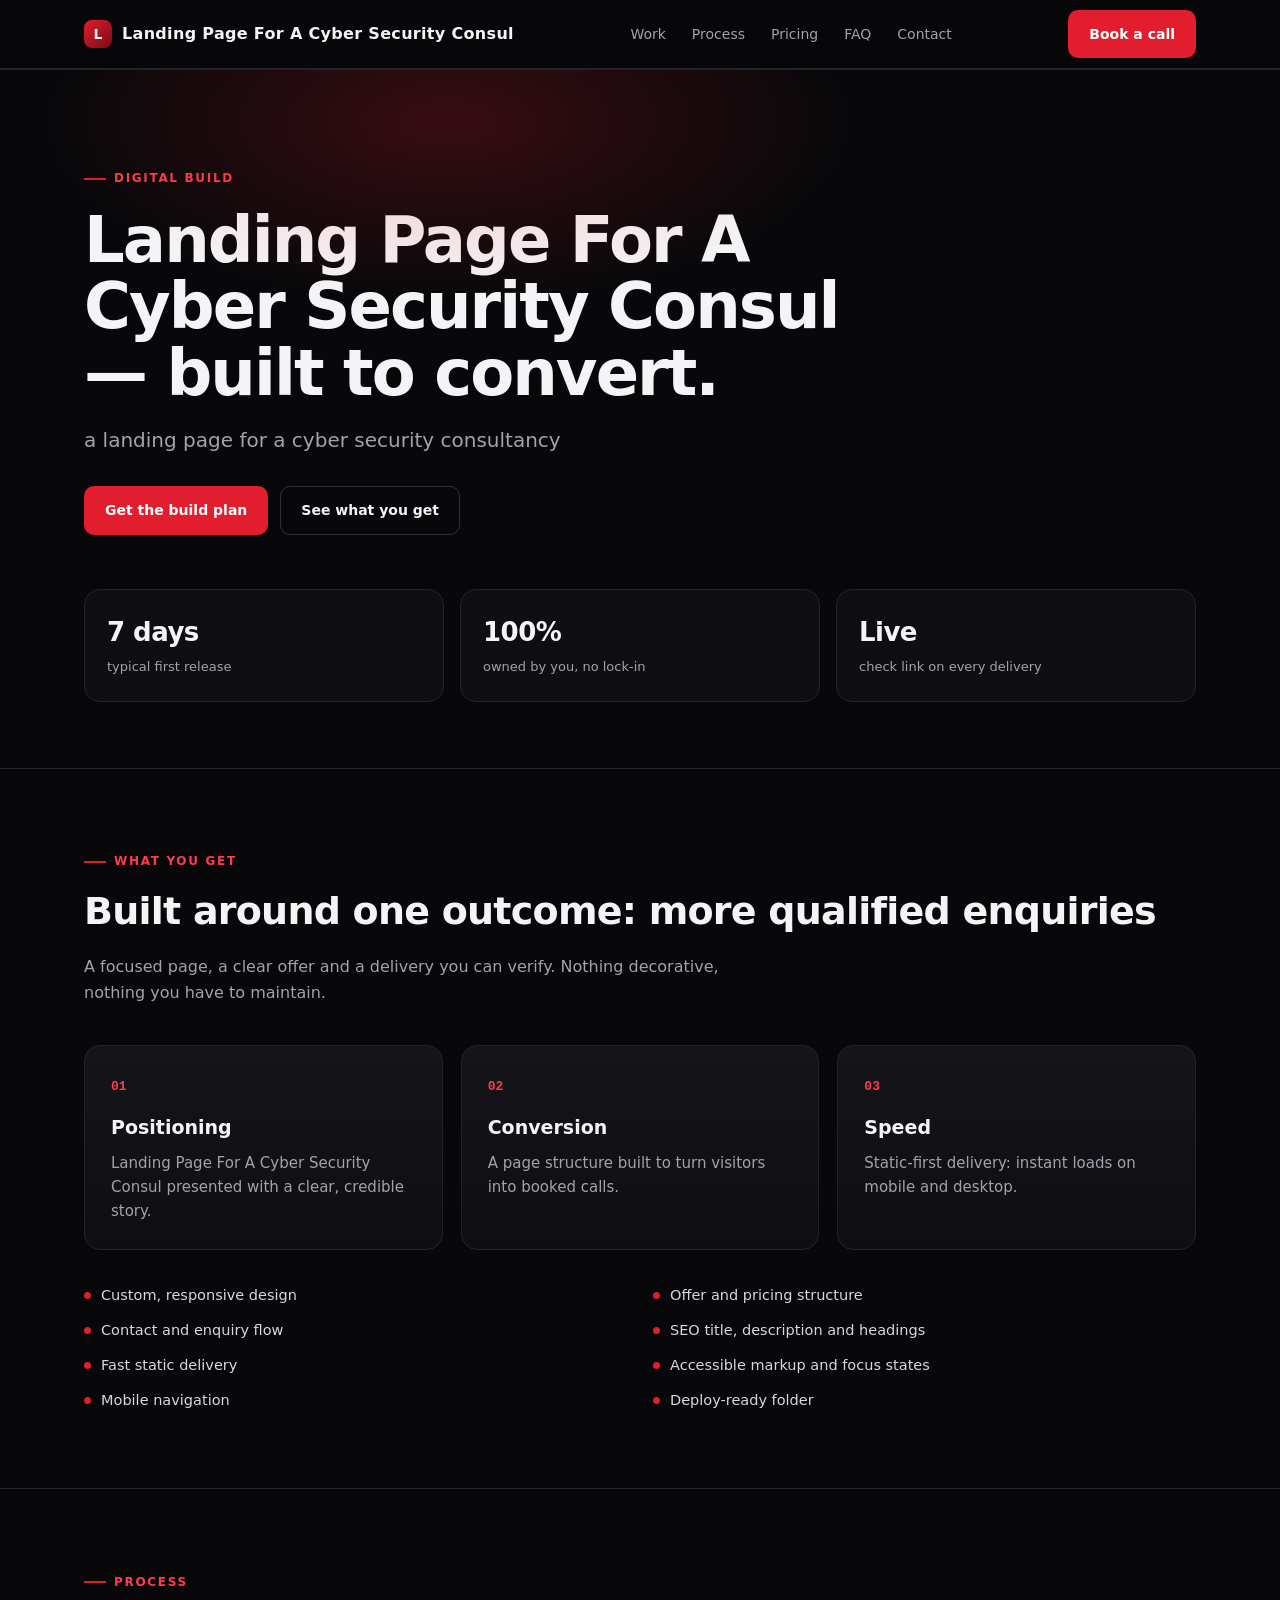
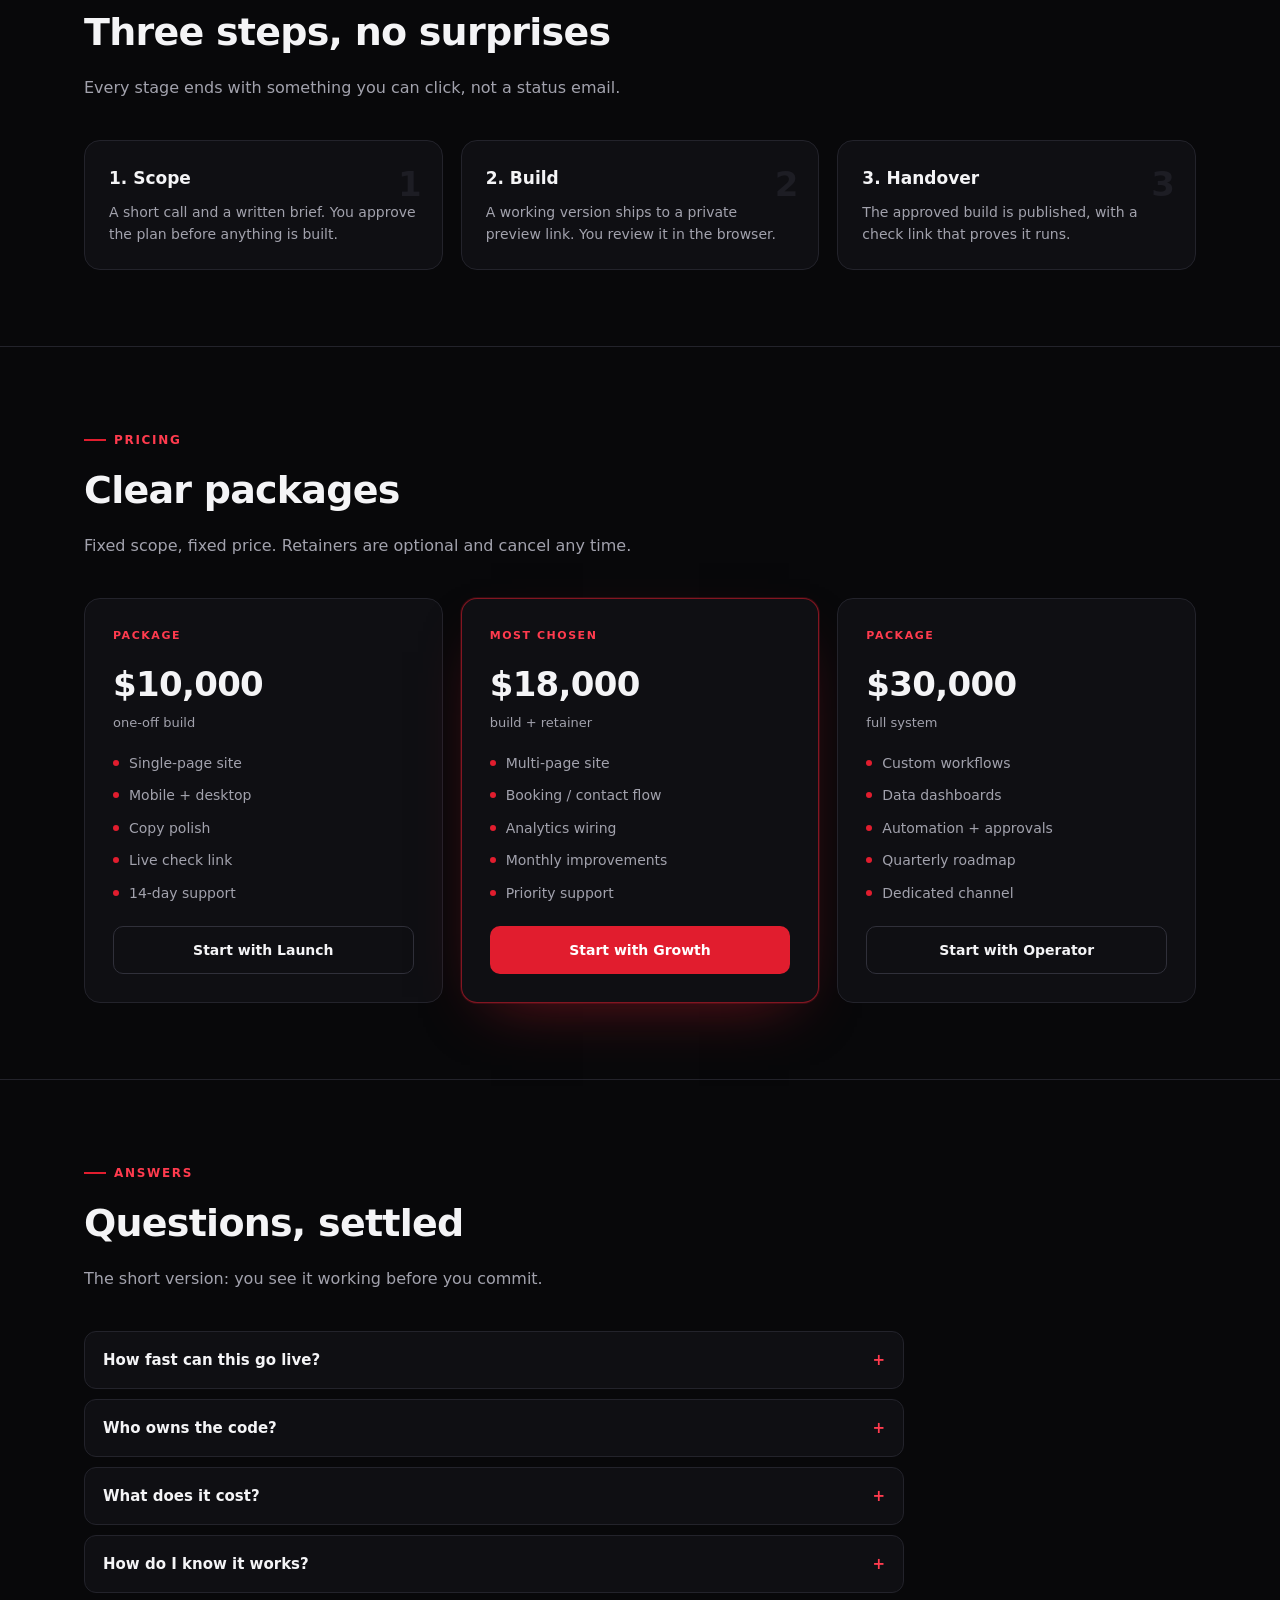
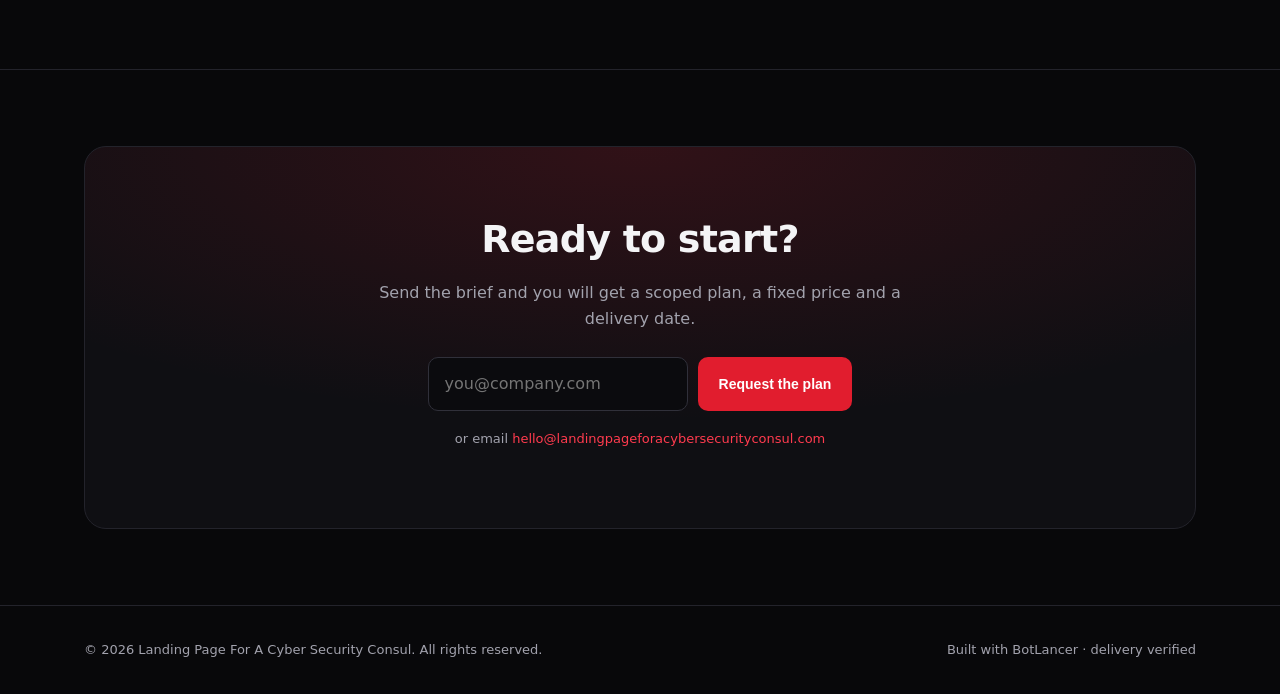
==== index.html @ e51d1fb3 "Build: update site" ====
<!doctype html>
<html lang="en" data-botlancer-site="0f66cd8a-0812-4f91-9dd6-9e9eb3afcbb0" data-mode="marketing">
<head>
<meta charset="utf-8">
<meta name="viewport" content="width=device-width,initial-scale=1">
<title>Landing Page For A Cyber Security Consul — Digital Build</title>
<meta name="description" content="a landing page for a cyber security consultancy">
<meta property="og:title" content="Landing Page For A Cyber Security Consul — Digital Build">
<meta property="og:description" content="a landing page for a cyber security consultancy">
<meta property="og:type" content="website">
<link rel="stylesheet" href="./styles.css">
</head>
<body>
<header>
  <div class="wrap nav">
    <a class="brand" href="#top"><span class="mark">L</span>Landing Page For A Cyber Security Consul</a>
    <nav class="nav-links" id="nav-links">
      <a href="#work">Work</a>
      <a href="#process">Process</a>
      <a href="#pricing">Pricing</a>
      <a href="#faq">FAQ</a>
      <a href="#contact">Contact</a>
    </nav>
    <div class="nav-right">
      <a class="btn btn-primary" href="#contact">Book a call</a>
      <button class="menu-btn" id="menu-btn" aria-label="Menu" aria-expanded="false">☰</button>
    </div>
  </div>
</header>

<main id="top">
  <section class="hero">
    <div class="wrap">
      <span class="eyebrow">Digital Build</span>
      <h1>Landing Page For A Cyber Security Consul — built to convert.</h1>
      <p class="lead">a landing page for a cyber security consultancy</p>
      <div class="hero-actions">
        <a class="btn btn-primary" href="#contact">Get the build plan</a>
        <a class="btn btn-ghost" href="#work">See what you get</a>
      </div>
      <div class="stats">
        <div class="stat"><b>7 days</b><span>typical first release</span></div>
        <div class="stat"><b>100%</b><span>owned by you, no lock-in</span></div>
        <div class="stat"><b>Live</b><span>check link on every delivery</span></div>
      </div>
    </div>
  </section>

  <section id="work">
    <div class="wrap">
      <span class="eyebrow">What you get</span>
      <h2>Built around one outcome: more qualified enquiries</h2>
      <p class="sub">A focused page, a clear offer and a delivery you can verify. Nothing decorative, nothing you have to maintain.</p>
      <div class="grid-3">
      <article class="card reveal">
        <span class="n">01</span>
        <h3>Positioning</h3>
        <p>Landing Page For A Cyber Security Consul presented with a clear, credible story.</p>
      </article>
      <article class="card reveal">
        <span class="n">02</span>
        <h3>Conversion</h3>
        <p>A page structure built to turn visitors into booked calls.</p>
      </article>
      <article class="card reveal">
        <span class="n">03</span>
        <h3>Speed</h3>
        <p>Static-first delivery: instant loads on mobile and desktop.</p>
      </article></div>
      <div class="included"><div>Custom, responsive design</div><div>Offer and pricing structure</div><div>Contact and enquiry flow</div><div>SEO title, description and headings</div><div>Fast static delivery</div><div>Accessible markup and focus states</div><div>Mobile navigation</div><div>Deploy-ready folder</div></div>
    </div>
  </section>

  <section id="process">
    <div class="wrap">
      <span class="eyebrow">Process</span>
      <h2>Three steps, no surprises</h2>
      <p class="sub">Every stage ends with something you can click, not a status email.</p>
      <div class="steps">
        <div class="step reveal"><h3>1. Scope</h3><p>A short call and a written brief. You approve the plan before anything is built.</p></div>
        <div class="step reveal"><h3>2. Build</h3><p>A working version ships to a private preview link. You review it in the browser.</p></div>
        <div class="step reveal"><h3>3. Handover</h3><p>The approved build is published, with a check link that proves it runs.</p></div>
      </div>
    </div>
  </section>

  <section id="pricing">
    <div class="wrap">
      <span class="eyebrow">Pricing</span>
      <h2>Clear packages</h2>
      <p class="sub">Fixed scope, fixed price. Retainers are optional and cancel any time.</p>
      <div class="pricing">
      <article class="tier reveal">
        <span class="tag">Package</span>
        <div class="price">$10,000</div>
        <div class="note">one-off build</div>
        <ul><li>Single-page site</li><li>Mobile + desktop</li><li>Copy polish</li><li>Live check link</li><li>14-day support</li></ul>
        <a class="btn btn-ghost" href="#contact">Start with Launch</a>
      </article>
      <article class="tier featured reveal">
        <span class="tag">Most chosen</span>
        <div class="price">$18,000</div>
        <div class="note">build + retainer</div>
        <ul><li>Multi-page site</li><li>Booking / contact flow</li><li>Analytics wiring</li><li>Monthly improvements</li><li>Priority support</li></ul>
        <a class="btn btn-primary" href="#contact">Start with Growth</a>
      </article>
      <article class="tier reveal">
        <span class="tag">Package</span>
        <div class="price">$30,000</div>
        <div class="note">full system</div>
        <ul><li>Custom workflows</li><li>Data dashboards</li><li>Automation + approvals</li><li>Quarterly roadmap</li><li>Dedicated channel</li></ul>
        <a class="btn btn-ghost" href="#contact">Start with Operator</a>
      </article></div>
    </div>
  </section>

  <section id="faq">
    <div class="wrap">
      <span class="eyebrow">Answers</span>
      <h2>Questions, settled</h2>
      <p class="sub">The short version: you see it working before you commit.</p>
      <div class="faq">
      <details>
        <summary>How fast can this go live?</summary>
        <p>A first working version typically ships in 7 days. You review it in the browser before anything is published.</p>
      </details>
      <details>
        <summary>Who owns the code?</summary>
        <p>You do. The delivery is a plain folder you can host anywhere with no platform lock-in.</p>
      </details>
      <details>
        <summary>What does it cost?</summary>
        <p>Fixed scope, fixed price. Packages start at $10,000; retainers are optional and cancel any time.</p>
      </details>
      <details>
        <summary>How do I know it works?</summary>
        <p>Every delivery includes a live check link that reports the HTTP status, response time and files served.</p>
      </details></div>
    </div>
  </section>

  <section id="contact">
    <div class="wrap">
      <div class="cta">
        <h2>Ready to start?</h2>
        <p>Send the brief and you will get a scoped plan, a fixed price and a delivery date.</p>
        <form class="enquiry" id="lead-form" novalidate>
          <input type="email" id="email" placeholder="you@company.com" autocomplete="email" required>
          <button class="btn btn-primary" type="submit">Request the plan</button>
        </form>
        <p style="margin-top:18px;font-size:13px">or email <a href="mailto:hello@landingpageforacybersecurityconsul.com" style="color:var(--red-soft)">hello@landingpageforacybersecurityconsul.com</a></p>
      </div>
    </div>
  </section>
</main>

<footer>
  <div class="wrap foot">
    <span>© 2026 Landing Page For A Cyber Security Consul. All rights reserved.</span>
    <span>Built with BotLancer · delivery verified</span>
  </div>
</footer>
<div class="toast" id="toast"></div>
<script src="./app.js"></script>
</body>
</html>
---- styles.css ----
:root{
  --bg:#08080a;--panel:#0f0f13;--panel-2:#141419;--line:#23232b;--line-2:#30303a;
  --text:#f4f4f6;--muted:#a2a2ad;--dim:#6f6f7c;--red:#e11d2e;--red-soft:#ff3b4e;
  --ok:#2fbf71;--warn:#e0a33a;--radius:16px;--max:1160px
}
*{box-sizing:border-box}
html{scroll-behavior:smooth}
body{margin:0;background:var(--bg);color:var(--text);
  font-family:"Segoe UI",Inter,system-ui,-apple-system,Roboto,Helvetica,Arial,sans-serif;
  line-height:1.6;-webkit-font-smoothing:antialiased}
a{color:inherit;text-decoration:none}
img{max-width:100%;display:block}
.wrap{max-width:var(--max);margin:0 auto;padding:0 24px}
.eyebrow{display:inline-flex;align-items:center;gap:8px;font-size:12px;letter-spacing:.14em;
  text-transform:uppercase;color:var(--red-soft);font-weight:700}
.eyebrow::before{content:"";width:22px;height:2px;background:var(--red)}
header{position:sticky;top:0;z-index:20;backdrop-filter:blur(14px);
  background:rgba(8,8,10,.84);border-bottom:1px solid var(--line)}
.nav{display:flex;align-items:center;justify-content:space-between;height:68px;gap:16px}
.brand{display:flex;align-items:center;gap:10px;font-weight:800;letter-spacing:.02em}
.mark{width:28px;height:28px;border-radius:8px;background:linear-gradient(135deg,var(--red),#7a0b16);
  display:grid;place-items:center;font-size:14px;font-weight:900;flex:none}
.nav-links{display:flex;gap:26px;font-size:14px;color:var(--muted)}
.nav-links a:hover{color:var(--text)}
.nav-right{display:flex;align-items:center;gap:10px}
.btn{display:inline-flex;align-items:center;justify-content:center;gap:8px;padding:12px 20px;
  border-radius:10px;font-weight:700;font-size:14px;border:1px solid transparent;cursor:pointer;
  transition:transform .15s ease,background .15s ease,border-color .15s ease}
.btn:hover{transform:translateY(-1px)}
.btn-primary{background:var(--red);color:#fff}
.btn-primary:hover{background:var(--red-soft)}
.btn-ghost{border-color:var(--line-2);color:var(--text);background:transparent}
.btn-ghost:hover{border-color:#42424f}
.hero{position:relative;padding:92px 0 66px;overflow:hidden}
.hero::after{content:"";position:absolute;inset:-30% 20% auto -10%;height:520px;
  background:radial-gradient(closest-side,rgba(225,29,46,.22),transparent 70%);pointer-events:none}
.hero h1{font-size:clamp(38px,5.6vw,64px);line-height:1.04;letter-spacing:-.03em;margin:18px 0 18px;max-width:17ch}
.hero p.lead{font-size:clamp(16px,2vw,20px);color:var(--muted);max-width:62ch;margin:0 0 30px}
.hero-actions{display:flex;gap:12px;flex-wrap:wrap}
.stats{display:grid;grid-template-columns:repeat(3,minmax(0,1fr));gap:16px;margin-top:54px}
.stat{border:1px solid var(--line);background:var(--panel);border-radius:var(--radius);padding:22px}
.stat b{display:block;font-size:26px;letter-spacing:-.02em}
.stat span{font-size:13px;color:var(--muted)}
section{padding:76px 0;border-top:1px solid var(--line)}
h2{font-size:clamp(26px,3.4vw,38px);letter-spacing:-.02em;margin:10px 0 12px}
.sub{color:var(--muted);max-width:64ch;margin:0 0 40px}
.grid-3{display:grid;grid-template-columns:repeat(3,minmax(0,1fr));gap:18px}
.card{border:1px solid var(--line);background:linear-gradient(180deg,var(--panel-2),var(--panel));
  border-radius:var(--radius);padding:26px;transition:border-color .2s ease,transform .2s ease}
.card:hover{border-color:#3a3a45;transform:translateY(-3px)}
.card .n{font-family:ui-monospace,Consolas,monospace;color:var(--red-soft);font-size:13px;font-weight:700}
.card h3{margin:14px 0 8px;font-size:19px}
.card p{margin:0;color:var(--muted);font-size:15px}
.included{display:grid;grid-template-columns:repeat(2,minmax(0,1fr));gap:12px 26px;margin-top:34px}
.included div{display:flex;gap:10px;align-items:flex-start;font-size:14.5px;color:#d7d7de}
.included div::before{content:"";width:7px;height:7px;margin-top:8px;border-radius:50%;background:var(--red);flex:none}
.steps{display:grid;grid-template-columns:repeat(3,minmax(0,1fr));gap:18px;counter-reset:step}
.step{padding:24px;border:1px solid var(--line);border-radius:var(--radius);background:var(--panel);position:relative}
.step::before{counter-increment:step;content:counter(step);position:absolute;top:16px;right:20px;
  font-size:34px;font-weight:900;color:#1d1d24}
.step h3{margin:0 0 8px;font-size:17px}
.step p{margin:0;color:var(--muted);font-size:14px}
.pricing{display:grid;grid-template-columns:repeat(3,minmax(0,1fr));gap:18px;align-items:stretch}
.tier{border:1px solid var(--line);border-radius:var(--radius);background:var(--panel);padding:28px;display:flex;flex-direction:column}
.tier.featured{border-color:rgba(225,29,46,.55);box-shadow:0 0 0 1px rgba(225,29,46,.18),0 24px 60px -30px rgba(225,29,46,.5)}
.tier .tag{font-size:11px;letter-spacing:.14em;text-transform:uppercase;color:var(--red-soft);font-weight:800}
.tier .price{font-size:34px;font-weight:800;letter-spacing:-.02em;margin:12px 0 2px}
.tier .note{font-size:13px;color:var(--muted);margin-bottom:18px}
.tier ul{list-style:none;padding:0;margin:0 0 22px;display:grid;gap:10px;font-size:14px;color:var(--muted)}
.tier li{display:flex;gap:10px}
.tier li::before{content:"";width:6px;height:6px;margin-top:8px;border-radius:50%;background:var(--red);flex:none}
.tier .btn{margin-top:auto}
.faq{display:grid;gap:10px;max-width:820px}
details{border:1px solid var(--line);border-radius:12px;background:var(--panel);padding:16px 18px}
details[open]{border-color:var(--line-2)}
summary{cursor:pointer;font-weight:600;font-size:15px;list-style:none}
summary::-webkit-details-marker{display:none}
summary::after{content:"+";float:right;color:var(--red-soft);font-weight:800}
details[open] summary::after{content:"–"}
details p{margin:10px 0 0;color:var(--muted);font-size:14px}
.cta{border:1px solid var(--line);border-radius:22px;padding:52px;text-align:center;
  background:radial-gradient(120% 120% at 50% 0%,rgba(225,29,46,.16),transparent 60%),var(--panel)}
.cta h2{margin-bottom:10px}
.cta p{color:var(--muted);max-width:54ch;margin:0 auto 26px}
form.enquiry{display:flex;gap:10px;justify-content:center;flex-wrap:wrap}
input,textarea,select{background:#0b0b0e;border:1px solid var(--line-2);color:var(--text);border-radius:10px;
  padding:13px 16px;font:inherit;min-width:260px}
input:focus,textarea:focus,select:focus{outline:none;border-color:var(--red)}
footer{border-top:1px solid var(--line);padding:34px 0;color:var(--muted);font-size:13px}
.foot{display:flex;justify-content:space-between;gap:16px;flex-wrap:wrap}
.toast{position:fixed;left:50%;bottom:24px;transform:translateX(-50%) translateY(20px);
  background:#17171d;border:1px solid var(--line);padding:12px 18px;border-radius:10px;opacity:0;
  transition:all .25s ease;font-size:14px;z-index:50;pointer-events:none}
.toast.on{opacity:1;transform:translateX(-50%) translateY(0)}
.reveal{opacity:0;transform:translateY(14px);transition:opacity .5s ease,transform .5s ease}
.reveal.on{opacity:1;transform:none}
.menu-btn{display:none;background:transparent;border:1px solid var(--line-2);border-radius:9px;color:var(--text);padding:8px 11px;cursor:pointer}
@media (max-width:900px){
  .nav-links{display:none;position:absolute;top:68px;left:0;right:0;background:#0b0b0e;
    border-bottom:1px solid var(--line);flex-direction:column;padding:14px 24px;gap:10px}
  .nav-links.open{display:flex}
  .menu-btn{display:inline-flex}
  .grid-3,.steps,.pricing,.included{grid-template-columns:1fr}
  .stats{grid-template-columns:1fr}
  .cta{padding:34px 22px}
  .hero{padding:62px 0 46px}
  section{padding:56px 0}
}
@media (prefers-reduced-motion:reduce){*{transition:none!important;animation:none!important}}

/* ---------------------------- data app ---------------------------- */
.app-body{background:#07070a;min-height:100vh;display:flex;flex-direction:column}
.app-top{position:sticky;top:0;z-index:20;display:flex;align-items:center;justify-content:space-between;
  gap:16px;padding:14px 22px;border-bottom:1px solid var(--line);background:rgba(9,9,12,.92);backdrop-filter:blur(12px)}
.app-top .left{display:flex;align-items:center;gap:14px;min-width:0}
.app-top .back{font-size:12.5px;color:var(--muted);border:1px solid var(--line-2);padding:7px 11px;border-radius:8px}
.app-top .back:hover{color:var(--text);border-color:#42424f}
.app-main{flex:1;padding:22px;max-width:1320px;width:100%;margin:0 auto}
.app-head{display:flex;align-items:flex-end;justify-content:space-between;gap:16px;flex-wrap:wrap;margin-bottom:18px}
.app-head h1{margin:0;font-size:23px;letter-spacing:-.02em}
.app-head p{margin:3px 0 0;color:var(--muted);font-size:13px}
.app-actions{display:flex;gap:8px;flex-wrap:wrap}
.kpis{display:grid;grid-template-columns:repeat(4,minmax(0,1fr));gap:12px;margin-bottom:16px}
.kpi{border:1px solid var(--line);border-radius:12px;background:var(--panel);padding:15px 16px}
.kpi span{display:block;font-size:10.5px;text-transform:uppercase;letter-spacing:.09em;color:var(--dim)}
.kpi b{display:block;font-size:23px;letter-spacing:-.02em;margin-top:4px}
.app-toolbar{display:flex;gap:8px;align-items:center;flex-wrap:wrap;margin-bottom:12px}
.app-toolbar input[type=search]{min-width:0;flex:1;max-width:360px;padding:10px 13px;font-size:13.5px}
.app-toolbar select{min-width:0;padding:10px 12px;font-size:13.5px}
.app-toolbar .spacer{flex:1}
.board{border:1px solid var(--line);border-radius:12px;overflow:auto;background:var(--panel)}
table.data{width:100%;border-collapse:collapse;font-size:13px;min-width:720px}
table.data thead th{position:sticky;top:0;z-index:2;text-align:left;font-size:10.5px;text-transform:uppercase;
  letter-spacing:.08em;color:var(--dim);background:#0d0d11;border-bottom:1px solid var(--line);
  padding:10px 12px;white-space:nowrap;cursor:pointer;user-select:none}
table.data thead th:hover{color:var(--text)}
table.data tbody td{padding:9px 12px;border-bottom:1px solid #1a1a21;vertical-align:middle}
table.data tbody tr:nth-child(even){background:#0c0c10}
table.data tbody tr:hover{background:#121218}
table.data tbody tr:last-child td{border-bottom:0}
td[contenteditable]{outline:none;border-radius:6px}
td[contenteditable]:focus{background:#15151b;box-shadow:inset 0 0 0 1px var(--red)}
.pill{display:inline-block;padding:2px 8px;border-radius:999px;font-size:10.5px;font-weight:700;
  border:1px solid var(--line-2);color:var(--muted);background:#14141a}
.pill.ok{color:var(--ok);border-color:rgba(47,191,113,.4);background:rgba(47,191,113,.08)}
.pill.warn{color:var(--warn);border-color:rgba(224,163,58,.4);background:rgba(224,163,58,.08)}
.pill.bad{color:var(--red-soft);border-color:rgba(225,29,46,.4);background:rgba(225,29,46,.1)}
.row-del{background:transparent;border:1px solid var(--line-2);color:var(--dim);border-radius:7px;
  padding:4px 8px;cursor:pointer;font-size:11px}
.row-del:hover{color:var(--red-soft);border-color:var(--red)}
.app-foot{display:flex;justify-content:space-between;gap:12px;flex-wrap:wrap;color:var(--dim);
  font-size:11.5px;padding:14px 2px}
.banner{border:1px solid rgba(224,163,58,.35);background:rgba(224,163,58,.07);color:#e8c789;
  border-radius:10px;padding:10px 14px;font-size:12.5px;margin-bottom:14px}
@media (max-width:760px){
  .kpis{grid-template-columns:1fr 1fr}
  .app-main{padding:16px}
}
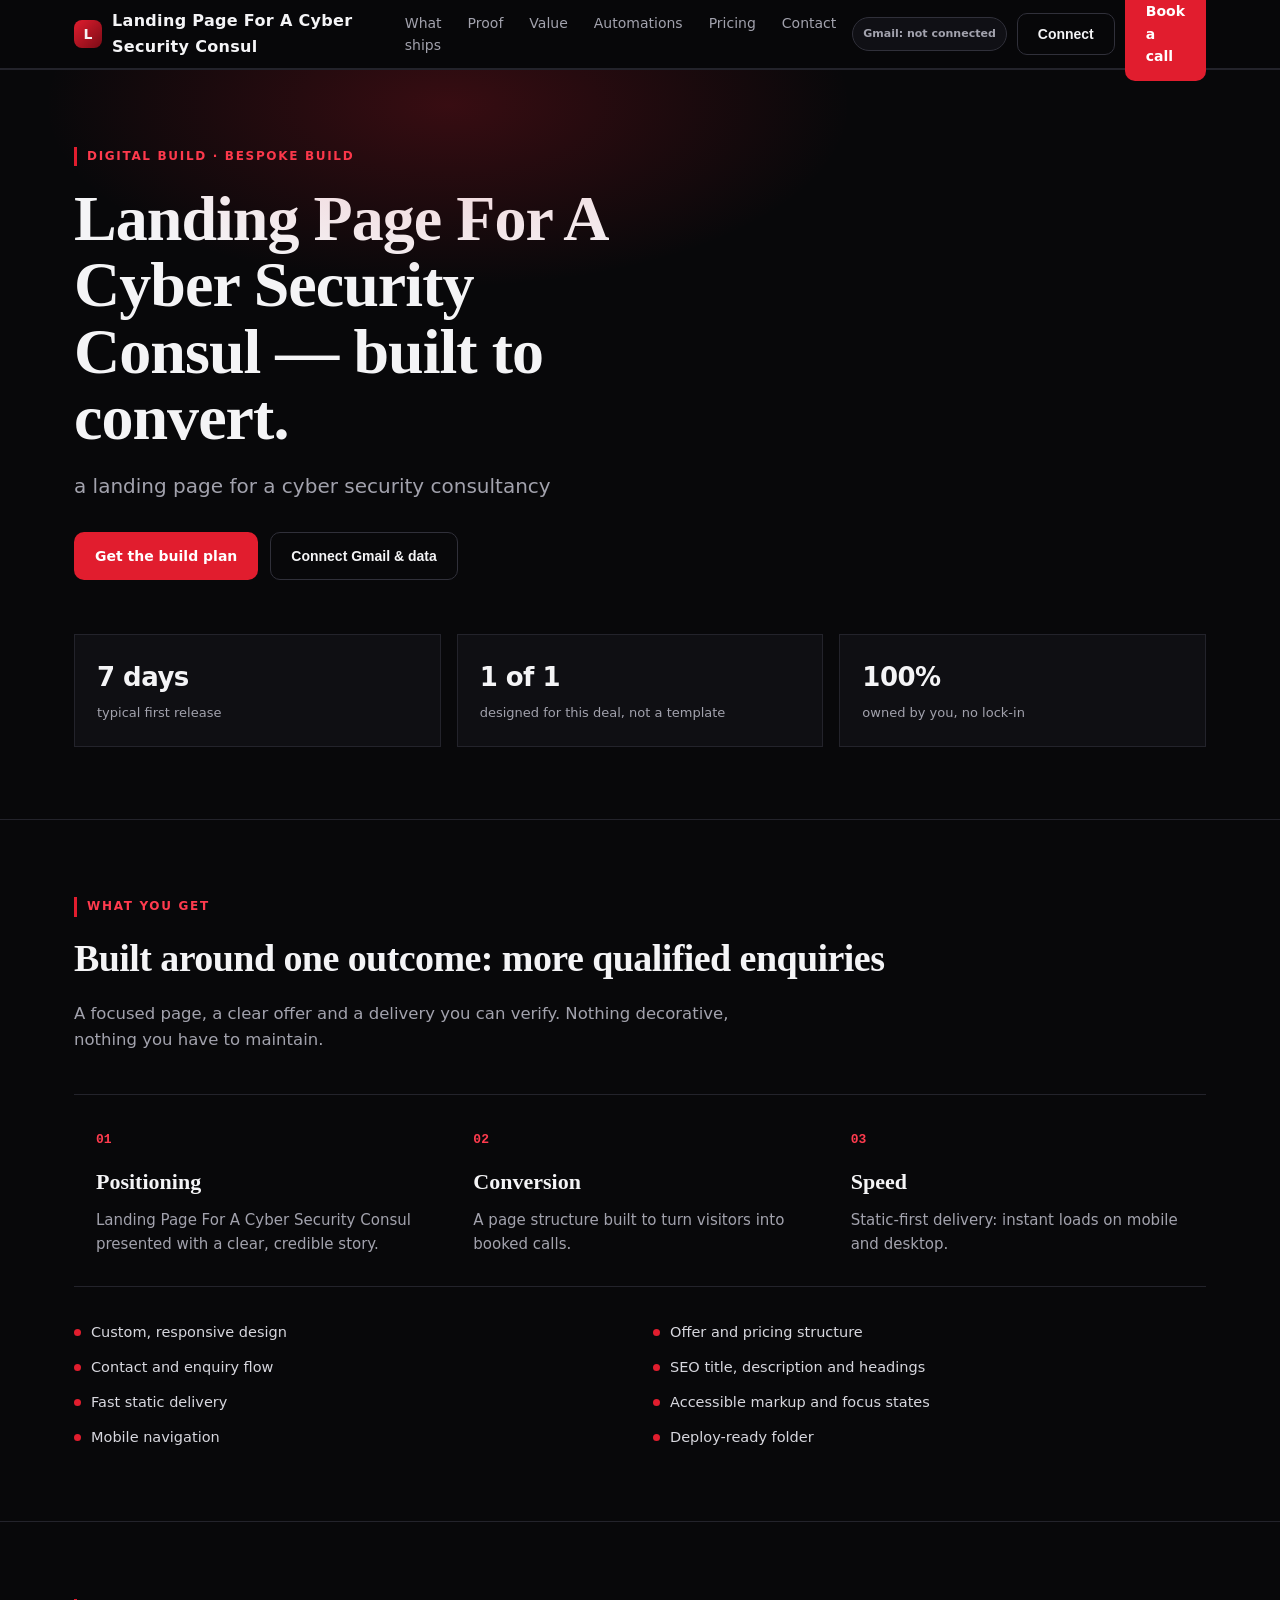
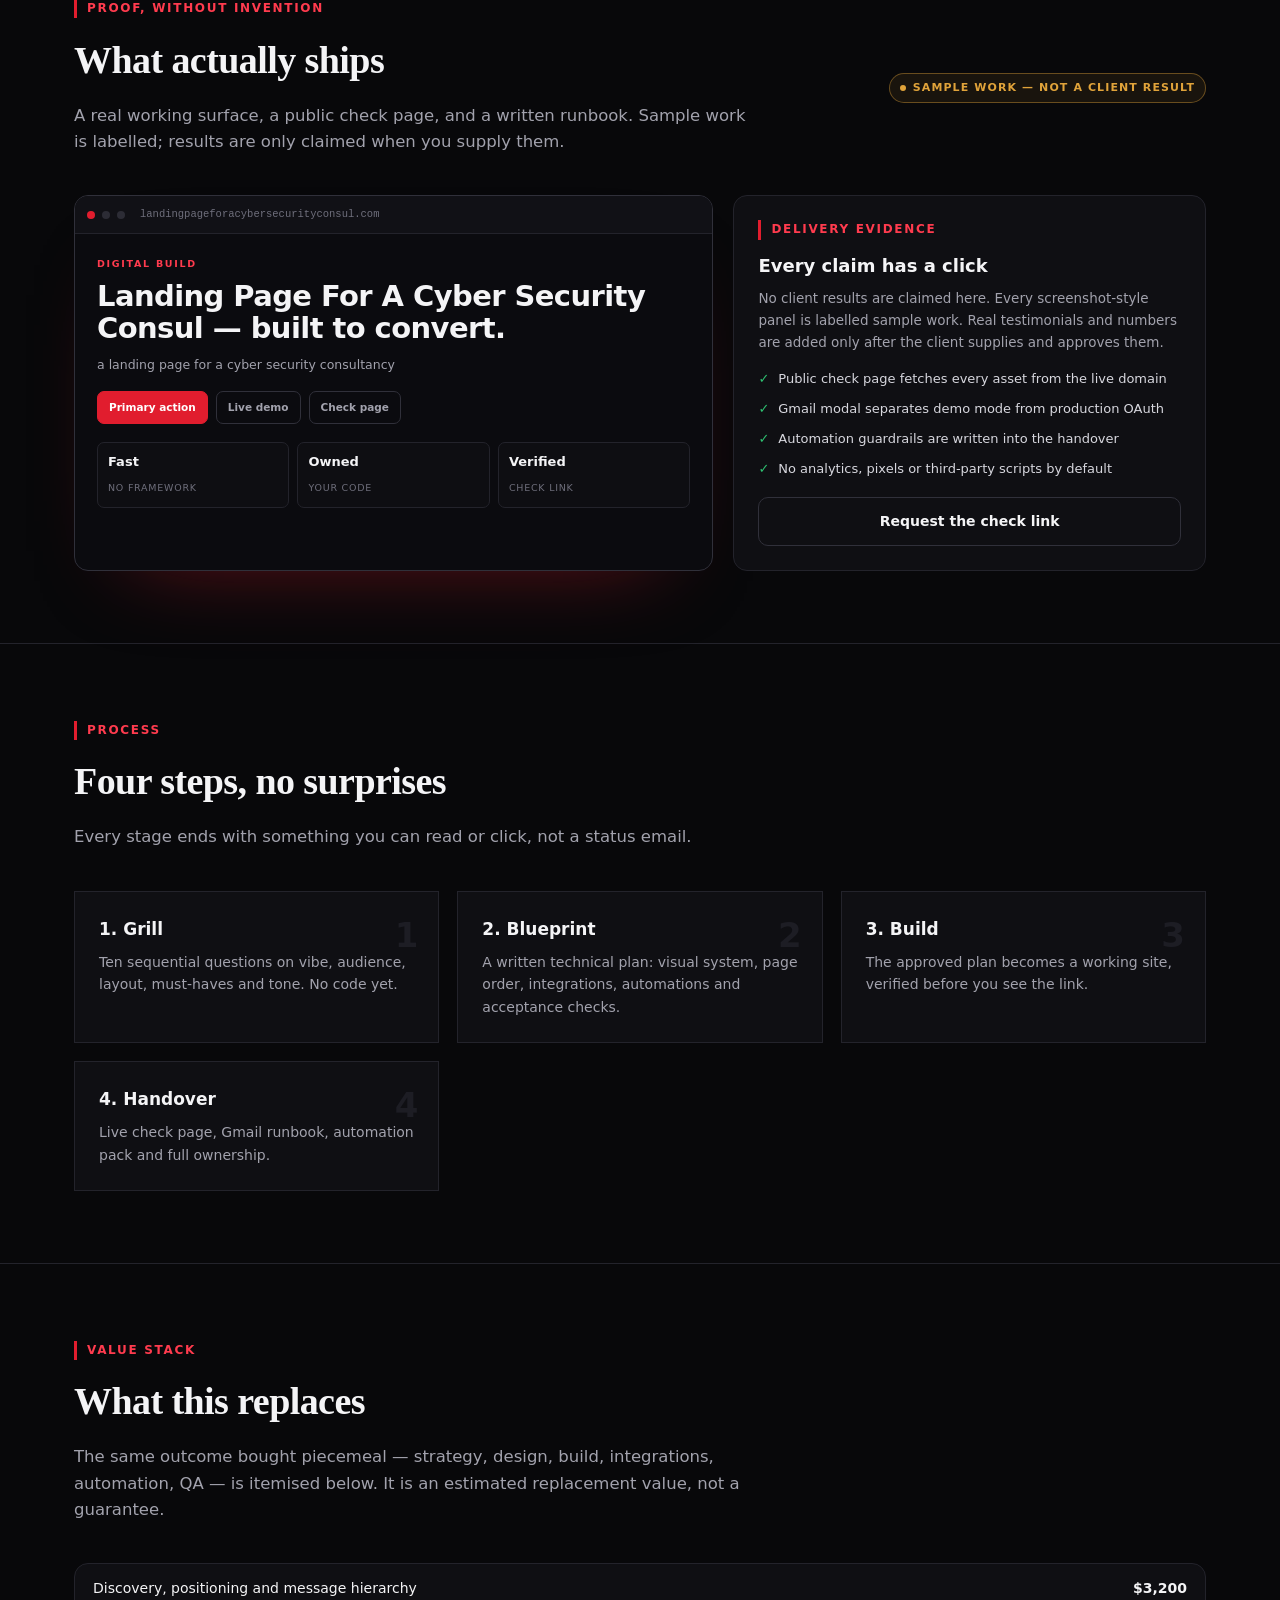
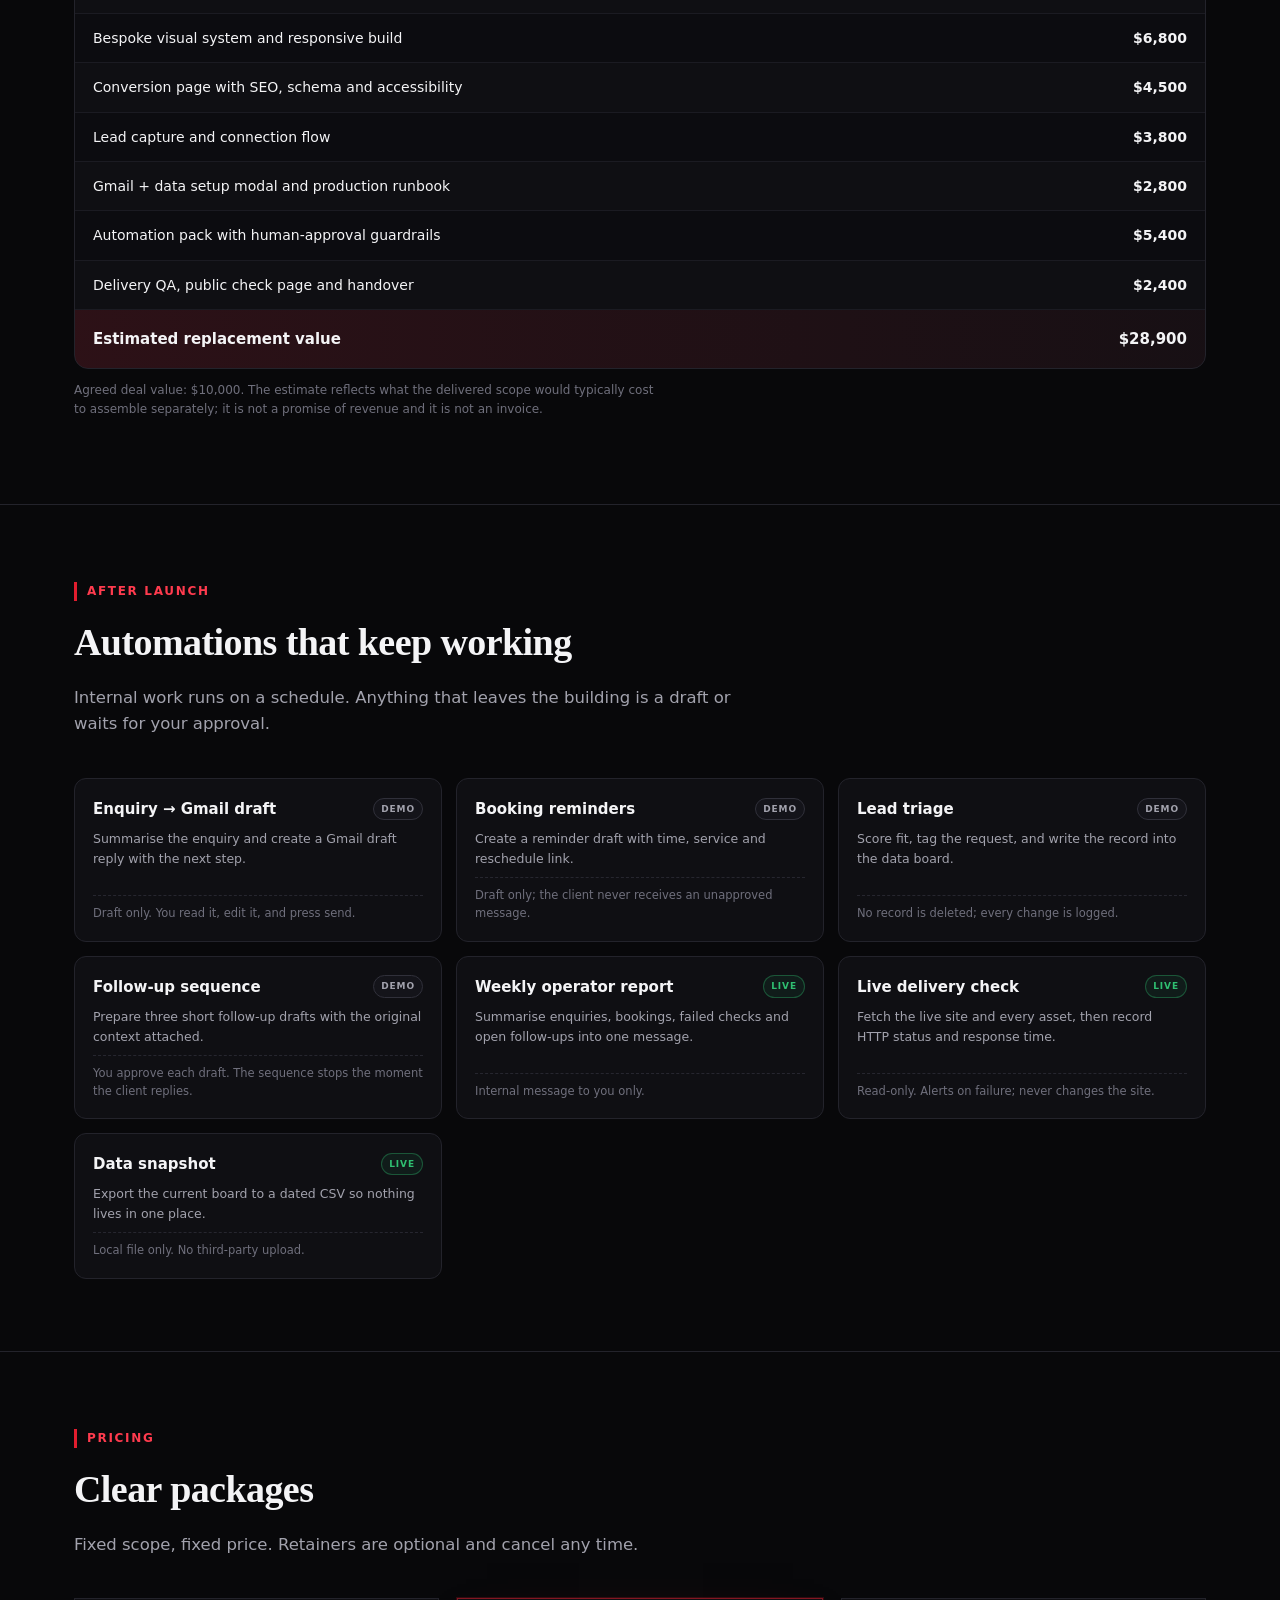
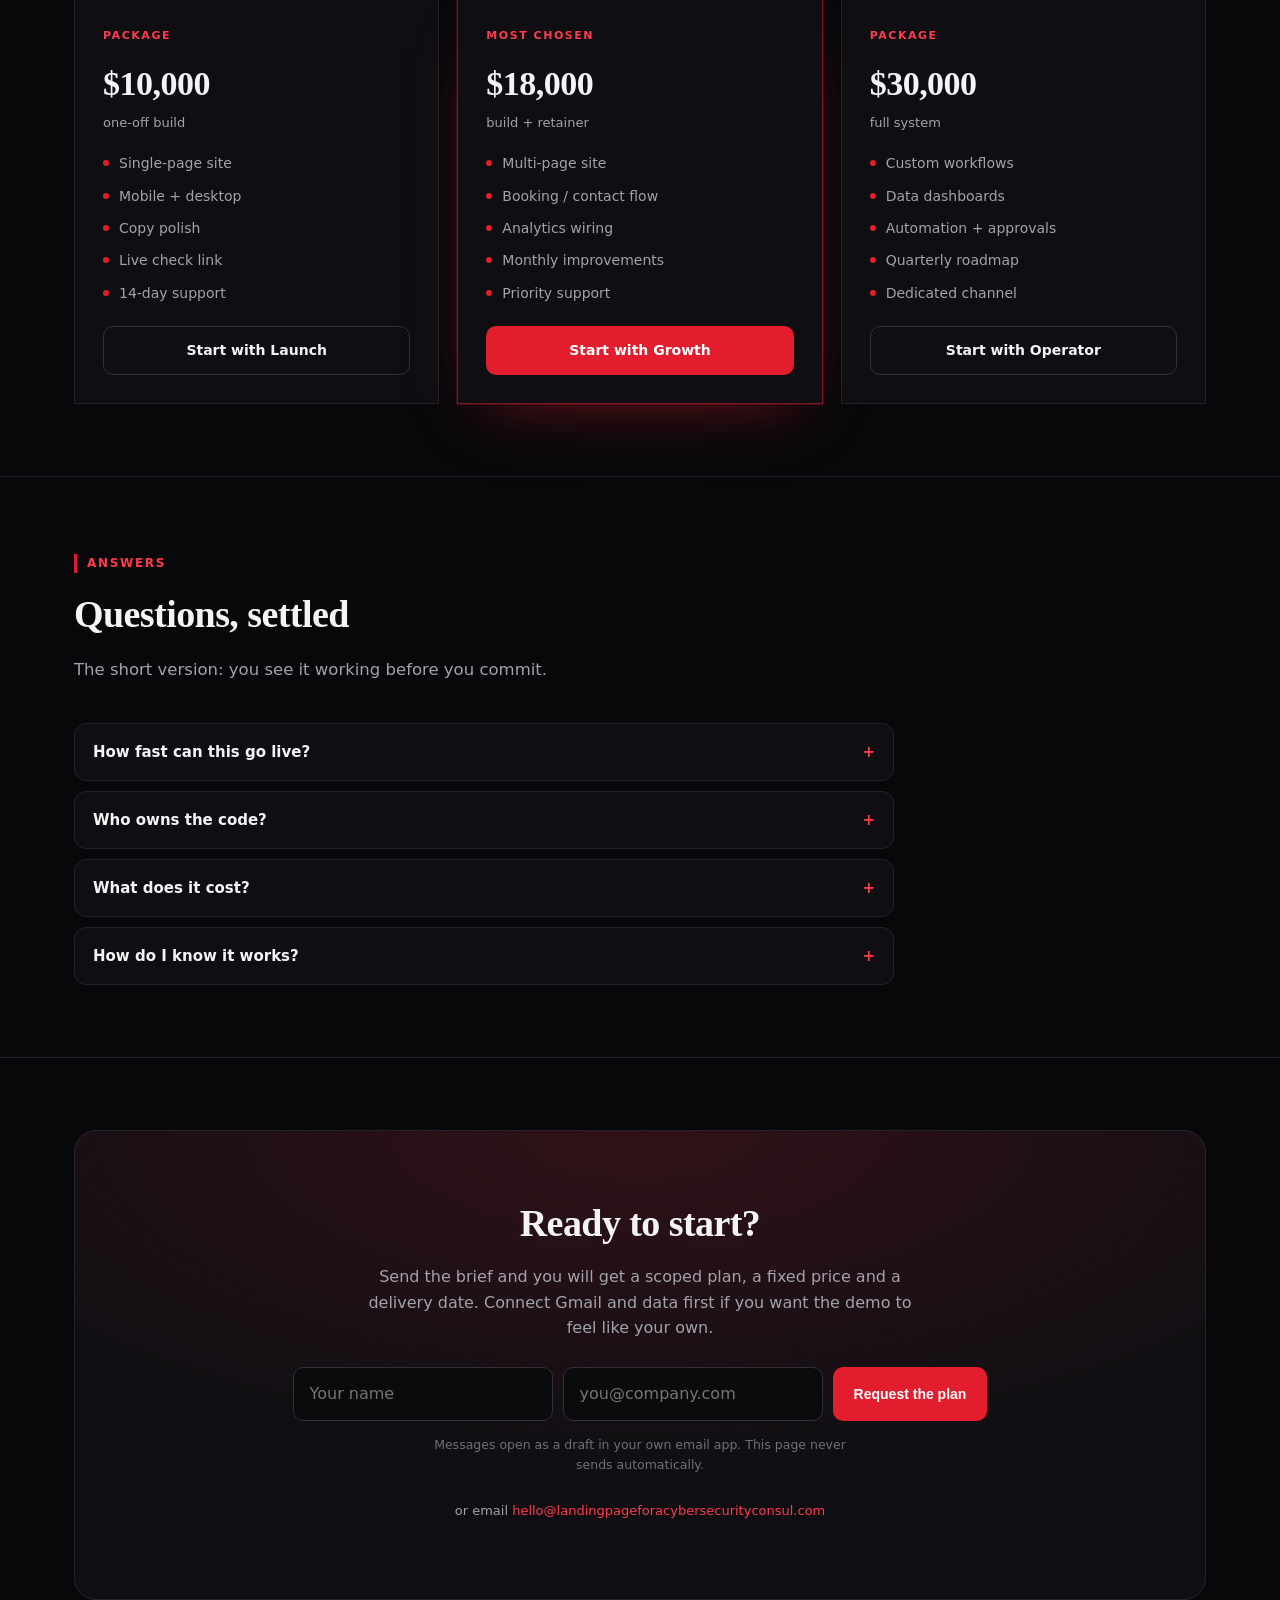
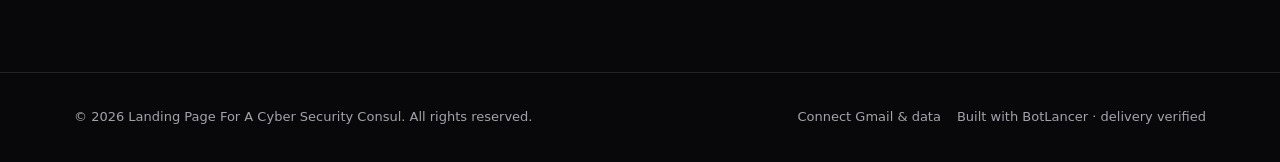
==== commit efb42d45: "Build: update site" ====
--- a/index.html
+++ b/index.html
@@ -1,27 +1,37 @@
 <!doctype html>
-<html lang="en" data-botlancer-site="0f66cd8a-0812-4f91-9dd6-9e9eb3afcbb0" data-mode="marketing">
+<html lang="en" data-botlancer-site="0f66cd8a-0812-4f91-9dd6-9e9eb3afcbb0" data-mode="marketing" data-design="editorial" data-build="2026-11-03T06:02:24.180Z">
 <head>
 <meta charset="utf-8">
 <meta name="viewport" content="width=device-width,initial-scale=1">
 <title>Landing Page For A Cyber Security Consul — Digital Build</title>
 <meta name="description" content="a landing page for a cyber security consultancy">
+<meta name="theme-color" content="#08080a">
+<meta name="robots" content="index,follow">
 <meta property="og:title" content="Landing Page For A Cyber Security Consul — Digital Build">
 <meta property="og:description" content="a landing page for a cyber security consultancy">
 <meta property="og:type" content="website">
+<meta name="twitter:card" content="summary_large_image">
+<meta name="twitter:title" content="Landing Page For A Cyber Security Consul">
+<meta name="twitter:description" content="a landing page for a cyber security consultancy">
 <link rel="stylesheet" href="./styles.css">
+<script type="application/ld+json">{"@context":"https://schema.org","@type":"ProfessionalService","name":"Landing Page For A Cyber Security Consul","description":"a landing page for a cyber security consultancy","email":"hello@landingpageforacybersecurityconsul.com","areaServed":"Worldwide","makesOffer":[{"@type":"Offer","name":"Launch","price":"10000","priceCurrency":"USD"},{"@type":"Offer","name":"Growth","price":"18000","priceCurrency":"USD"},{"@type":"Offer","name":"Operator","price":"30000","priceCurrency":"USD"}]}</script>
 </head>
 <body>
+<a class="skip-link" href="#top">Skip to content</a>
 <header>
   <div class="wrap nav">
     <a class="brand" href="#top"><span class="mark">L</span>Landing Page For A Cyber Security Consul</a>
-    <nav class="nav-links" id="nav-links">
-      <a href="#work">Work</a>
-      <a href="#process">Process</a>
+    <nav class="nav-links" id="nav-links" aria-label="Primary">
+      <a href="#work">What ships</a>
+      <a href="#proof">Proof</a>
+      <a href="#value">Value</a>
+      <a href="#automations">Automations</a>
       <a href="#pricing">Pricing</a>
-      <a href="#faq">FAQ</a>
       <a href="#contact">Contact</a>
     </nav>
     <div class="nav-right">
+      <span class="nav-pill" id="connect-pill">Gmail: demo</span>
+      <button class="btn btn-ghost" id="connect-btn" type="button">Connect</button>
       <a class="btn btn-primary" href="#contact">Book a call</a>
       <button class="menu-btn" id="menu-btn" aria-label="Menu" aria-expanded="false">☰</button>
     </div>
@@ -31,25 +41,29 @@
 <main id="top">
   <section class="hero">
     <div class="wrap">
-      <span class="eyebrow">Digital Build</span>
+      <span class="eyebrow">Digital Build · bespoke build</span>
       <h1>Landing Page For A Cyber Security Consul — built to convert.</h1>
       <p class="lead">a landing page for a cyber security consultancy</p>
       <div class="hero-actions">
         <a class="btn btn-primary" href="#contact">Get the build plan</a>
-        <a class="btn btn-ghost" href="#work">See what you get</a>
+        <button class="btn btn-ghost" id="hero-connect" type="button">Connect Gmail &amp; data</button>
       </div>
       <div class="stats">
         <div class="stat"><b>7 days</b><span>typical first release</span></div>
+        <div class="stat"><b>1 of 1</b><span>designed for this deal, not a template</span></div>
         <div class="stat"><b>100%</b><span>owned by you, no lock-in</span></div>
-        <div class="stat"><b>Live</b><span>check link on every delivery</span></div>
       </div>
     </div>
   </section>
 
   <section id="work">
     <div class="wrap">
-      <span class="eyebrow">What you get</span>
-      <h2>Built around one outcome: more qualified enquiries</h2>
+      <div class="section-head">
+        <div>
+          <span class="eyebrow">What you get</span>
+          <h2>Built around one outcome: more qualified enquiries</h2>
+        </div>
+      </div>
       <p class="sub">A focused page, a clear offer and a delivery you can verify. Nothing decorative, nothing you have to maintain.</p>
       <div class="grid-3">
       <article class="card reveal">
@@ -71,18 +85,140 @@
     </div>
   </section>
 
+  <section id="proof">
+    <div class="wrap">
+      <div class="section-head">
+        <div>
+          <span class="eyebrow">Proof, without invention</span>
+          <h2>What actually ships</h2>
+        </div>
+        <span class="sample-tag">Sample work — not a client result</span>
+      </div>
+      <p class="sub">A real working surface, a public check page, and a written runbook. Sample work is labelled; results are only claimed when you supply them.</p>
+      <div class="proof-grid">
+        <div class="browser reveal">
+          <div class="browser-bar"><i></i><i></i><i></i><span>landingpageforacybersecurityconsul.com</span></div>
+          <div class="browser-body">
+            <div class="mini-eyebrow">Digital Build</div>
+            <h3>Landing Page For A Cyber Security Consul — built to convert.</h3>
+            <p>a landing page for a cyber security consultancy</p>
+            <div class="mini-actions"><span>Primary action</span><span>Live demo</span><span>Check page</span></div>
+            <div class="mini-grid">
+              <div><b>Fast</b><span>no framework</span></div>
+              <div><b>Owned</b><span>your code</span></div>
+              <div><b>Verified</b><span>check link</span></div>
+            </div>
+          </div>
+        </div>
+        <aside class="proof-side reveal">
+          <span class="eyebrow">Delivery evidence</span>
+          <h3>Every claim has a click</h3>
+          <p>No client results are claimed here. Every screenshot-style panel is labelled sample work. Real testimonials and numbers are added only after the client supplies and approves them.</p>
+          <ul class="proof-list">
+            <li>Public check page fetches every asset from the live domain</li>
+            <li>Gmail modal separates demo mode from production OAuth</li>
+            <li>Automation guardrails are written into the handover</li>
+            <li>No analytics, pixels or third-party scripts by default</li>
+          </ul>
+          <a class="btn btn-ghost" href="#contact">Request the check link</a>
+        </aside>
+      </div>
+    </div>
+  </section>
+
   <section id="process">
     <div class="wrap">
       <span class="eyebrow">Process</span>
-      <h2>Three steps, no surprises</h2>
-      <p class="sub">Every stage ends with something you can click, not a status email.</p>
+      <h2>Four steps, no surprises</h2>
+      <p class="sub">Every stage ends with something you can read or click, not a status email.</p>
       <div class="steps">
-        <div class="step reveal"><h3>1. Scope</h3><p>A short call and a written brief. You approve the plan before anything is built.</p></div>
-        <div class="step reveal"><h3>2. Build</h3><p>A working version ships to a private preview link. You review it in the browser.</p></div>
-        <div class="step reveal"><h3>3. Handover</h3><p>The approved build is published, with a check link that proves it runs.</p></div>
-      </div>
-    </div>
-  </section>
+        <div class="step reveal"><h3>1. Grill</h3><p>Ten sequential questions on vibe, audience, layout, must-haves and tone. No code yet.</p></div>
+        <div class="step reveal"><h3>2. Blueprint</h3><p>A written technical plan: visual system, page order, integrations, automations and acceptance checks.</p></div>
+        <div class="step reveal"><h3>3. Build</h3><p>The approved plan becomes a working site, verified before you see the link.</p></div>
+        <div class="step reveal"><h3>4. Handover</h3><p>Live check page, Gmail runbook, automation pack and full ownership.</p></div>
+      </div>
+    </div>
+  </section>
+
+  <section id="value">
+    <div class="wrap">
+      <span class="eyebrow">Value stack</span>
+      <h2>What this replaces</h2>
+      <p class="sub">The same outcome bought piecemeal — strategy, design, build, integrations, automation, QA — is itemised below. It is an estimated replacement value, not a guarantee.</p>
+      <div class="value-table reveal">
+        <div class="value-row"><span>Discovery, positioning and message hierarchy</span><span>$3,200</span></div><div class="value-row"><span>Bespoke visual system and responsive build</span><span>$6,800</span></div><div class="value-row"><span>Conversion page with SEO, schema and accessibility</span><span>$4,500</span></div><div class="value-row"><span>Lead capture and connection flow</span><span>$3,800</span></div><div class="value-row"><span>Gmail + data setup modal and production runbook</span><span>$2,800</span></div><div class="value-row"><span>Automation pack with human-approval guardrails</span><span>$5,400</span></div><div class="value-row"><span>Delivery QA, public check page and handover</span><span>$2,400</span></div>
+        <div class="value-row total"><span>Estimated replacement value</span><span>$28,900</span></div>
+      </div>
+      <p class="value-note">Agreed deal value: $10,000. The estimate reflects what the delivered scope would typically cost to assemble separately; it is not a promise of revenue and it is not an invoice.</p>
+    </div>
+  </section>
+
+  <section id="automations">
+    <div class="wrap">
+      <span class="eyebrow">After launch</span>
+      <h2>Automations that keep working</h2>
+      <p class="sub">Internal work runs on a schedule. Anything that leaves the building is a draft or waits for your approval.</p>
+      <div class="auto-grid">
+      <article class="auto-card">
+        <div class="auto-top">
+          <h3>Enquiry → Gmail draft</h3>
+          <span class="auto-tag ">DEMO</span>
+        </div>
+        <p>Summarise the enquiry and create a Gmail draft reply with the next step.</p>
+        <div class="guard">Draft only. You read it, edit it, and press send.</div>
+      </article>
+      <article class="auto-card">
+        <div class="auto-top">
+          <h3>Booking reminders</h3>
+          <span class="auto-tag ">DEMO</span>
+        </div>
+        <p>Create a reminder draft with time, service and reschedule link.</p>
+        <div class="guard">Draft only; the client never receives an unapproved message.</div>
+      </article>
+      <article class="auto-card">
+        <div class="auto-top">
+          <h3>Lead triage</h3>
+          <span class="auto-tag ">DEMO</span>
+        </div>
+        <p>Score fit, tag the request, and write the record into the data board.</p>
+        <div class="guard">No record is deleted; every change is logged.</div>
+      </article>
+      <article class="auto-card">
+        <div class="auto-top">
+          <h3>Follow-up sequence</h3>
+          <span class="auto-tag ">DEMO</span>
+        </div>
+        <p>Prepare three short follow-up drafts with the original context attached.</p>
+        <div class="guard">You approve each draft. The sequence stops the moment the client replies.</div>
+      </article>
+      <article class="auto-card">
+        <div class="auto-top">
+          <h3>Weekly operator report</h3>
+          <span class="auto-tag live">LIVE</span>
+        </div>
+        <p>Summarise enquiries, bookings, failed checks and open follow-ups into one message.</p>
+        <div class="guard">Internal message to you only.</div>
+      </article>
+      <article class="auto-card">
+        <div class="auto-top">
+          <h3>Live delivery check</h3>
+          <span class="auto-tag live">LIVE</span>
+        </div>
+        <p>Fetch the live site and every asset, then record HTTP status and response time.</p>
+        <div class="guard">Read-only. Alerts on failure; never changes the site.</div>
+      </article>
+      <article class="auto-card">
+        <div class="auto-top">
+          <h3>Data snapshot</h3>
+          <span class="auto-tag live">LIVE</span>
+        </div>
+        <p>Export the current board to a dated CSV so nothing lives in one place.</p>
+        <div class="guard">Local file only. No third-party upload.</div>
+      </article></div>
+    </div>
+  </section>
+
+  
 
   <section id="pricing">
     <div class="wrap">
@@ -143,12 +279,14 @@
     <div class="wrap">
       <div class="cta">
         <h2>Ready to start?</h2>
-        <p>Send the brief and you will get a scoped plan, a fixed price and a delivery date.</p>
+        <p>Send the brief and you will get a scoped plan, a fixed price and a delivery date. Connect Gmail and data first if you want the demo to feel like your own.</p>
         <form class="enquiry" id="lead-form" novalidate>
-          <input type="email" id="email" placeholder="you@company.com" autocomplete="email" required>
+          <input type="text" id="name" placeholder="Your name" autocomplete="name" aria-label="Your name">
+          <input type="email" id="email" placeholder="you@company.com" autocomplete="email" aria-label="Email" required>
           <button class="btn btn-primary" type="submit">Request the plan</button>
         </form>
-        <p style="margin-top:18px;font-size:13px">or email <a href="mailto:hello@landingpageforacybersecurityconsul.com" style="color:var(--red-soft)">hello@landingpageforacybersecurityconsul.com</a></p>
+        <p style="margin-top:14px;font-size:12.5px;color:var(--dim)">Messages open as a draft in your own email app. This page never sends automatically.</p>
+        <p style="margin-top:8px;font-size:13px">or email <a href="mailto:hello@landingpageforacybersecurityconsul.com" style="color:var(--red-soft)">hello@landingpageforacybersecurityconsul.com</a></p>
       </div>
     </div>
   </section>
@@ -157,9 +295,73 @@
 <footer>
   <div class="wrap foot">
     <span>© 2026 Landing Page For A Cyber Security Consul. All rights reserved.</span>
-    <span>Built with BotLancer · delivery verified</span>
+    <div class="foot-links">
+      <button type="button" id="foot-connect">Connect Gmail &amp; data</button>
+      <span>Built with BotLancer · delivery verified</span>
+    </div>
   </div>
 </footer>
+<div class="modal-overlay" id="connect-modal" role="dialog" aria-modal="true" aria-labelledby="connect-title" aria-hidden="true" data-key="botlancer:connect:0f66cd8a-0812-4f91-9dd6-9e9eb3afcbb0">
+  <div class="modal" role="document">
+    <div class="modal-head">
+      <div>
+        <h2 id="connect-title">Connect Gmail + your data</h2>
+        <p>Three short steps. Demo mode is honest by default: nothing leaves this browser and no email is ever sent.</p>
+      </div>
+      <button class="modal-close" id="modal-close" type="button" aria-label="Close">×</button>
+    </div>
+
+    <div class="modal-steps" id="modal-steps">
+      <div class="modal-step on" data-step="1"><b>1 · Gmail</b>Draft-ready connection</div>
+      <div class="modal-step" data-step="2"><b>2 · Data</b>Import or connect</div>
+      <div class="modal-step" data-step="3"><b>3 · Setup</b>Runbook + handover</div>
+    </div>
+
+    <div class="connect-block">
+      <h3>1. Gmail — drafts only</h3>
+      <p class="help">Enter the inbox that should receive enquiries. Demo mode stores the address here, in this browser, so the flow can be shown in seconds.</p>
+      <form class="connect-field" id="gmail-form" novalidate>
+        <input type="email" id="gmail-email" placeholder="you@company.com" autocomplete="email" aria-label="Gmail address">
+        <button class="btn btn-primary" type="submit">Save demo connection</button>
+      </form>
+      <div class="status-line" id="gmail-status">Not connected yet.</div>
+    </div>
+
+    <div class="connect-block">
+      <h3>2. Data — CSV, JSON or sample</h3>
+      <p class="help">Drop an export to preview your own numbers. The file never leaves your browser; only the row count and filename are remembered.</p>
+      <div class="connect-field">
+        <input type="file" id="data-file" accept=".csv,.json,text/csv,application/json" aria-label="Import CSV or JSON">
+        <button class="btn btn-ghost" id="data-sample" type="button">Use sample data</button>
+      </div>
+      <div class="status-line" id="data-status">Using the labelled sample data that ships with this build.</div>
+    </div>
+
+    <div class="connect-block">
+      <h3>3. Finish setup</h3>
+      <p class="help">This marks the walkthrough complete and shows what is ready. Production credentials are never requested on a public page.</p>
+      <div class="status-line" id="setup-status">Connect Gmail and data to complete the walkthrough.</div>
+      <details class="prod-box">
+        <summary>How production Gmail actually works (for the operator)</summary>
+        <ol>
+          <li>Create a Google Cloud project and enable the Gmail API.</li>
+          <li>Create an OAuth 2.0 client (Web application) and add the production redirect URI.</li>
+          <li>Request scopes <code>gmail.readonly</code> and <code>gmail.compose</code> only.</li>
+          <li>Store the client ID and secret on the server — never in this page.</li>
+          <li>BotLancer creates a draft for every enquiry. A human must press send.</li>
+        </ol>
+        <p>Full steps ship in <code>CONNECT.md</code> with this build.</p>
+      </details>
+    </div>
+
+    <div class="modal-note">Demo mode disclosure: this page stores connection state in <code>localStorage</code> under <code>botlancer:connect:0f66cd8a-0812-4f91-9dd6-9e9eb3afcbb0</code>. It does not contact Google, does not transmit the address, and cannot send email. Clearing site data removes it.</div>
+
+    <div class="modal-foot">
+      <button class="link-btn" id="connect-reset" type="button">Reset demo connection</button>
+      <button class="btn btn-primary" id="modal-done" type="button">Done</button>
+    </div>
+  </div>
+</div>
 <div class="toast" id="toast"></div>
 <script src="./app.js"></script>
 </body>
--- a/styles.css
+++ b/styles.css
@@ -156,3 +156,141 @@
   .kpis{grid-template-columns:1fr 1fr}
   .app-main{padding:16px}
 }
+
+/* ------------------------- premium deal sections ------------------------ */
+.skip-link{position:absolute;left:-999px;top:0;background:var(--red);color:#fff;padding:10px 16px;z-index:100}
+.skip-link:focus{left:12px;top:12px;border-radius:8px}
+.section-head{display:flex;justify-content:space-between;align-items:flex-end;gap:20px;flex-wrap:wrap}
+.section-head .sub{margin-bottom:26px}
+.sample-tag{display:inline-flex;align-items:center;gap:7px;font-size:11px;letter-spacing:.1em;
+  text-transform:uppercase;font-weight:800;color:var(--warn);border:1px solid rgba(224,163,58,.4);
+  background:rgba(224,163,58,.08);padding:5px 10px;border-radius:999px}
+.sample-tag::before{content:"";width:6px;height:6px;border-radius:50%;background:var(--warn)}
+.proof-grid{display:grid;grid-template-columns:1.15fr .85fr;gap:20px;align-items:stretch}
+.browser{border:1px solid var(--line-2);border-radius:14px;overflow:hidden;background:#0b0b0f;
+  box-shadow:0 40px 90px -60px rgba(225,29,46,.55)}
+.browser-bar{display:flex;align-items:center;gap:7px;padding:10px 12px;border-bottom:1px solid var(--line);
+  background:#111116}
+.browser-bar i{width:8px;height:8px;border-radius:50%;background:#2c2c35}
+.browser-bar i:first-child{background:var(--red)}
+.browser-bar span{margin-left:8px;font-size:10.5px;color:var(--dim);
+  font-family:ui-monospace,Consolas,monospace;white-space:nowrap;overflow:hidden;text-overflow:ellipsis}
+.browser-body{padding:22px}
+.browser-body .mini-eyebrow{font-size:9.5px;letter-spacing:.18em;text-transform:uppercase;color:var(--red-soft);font-weight:800}
+.browser-body h3{font-size:clamp(20px,2.6vw,29px);line-height:1.1;margin:10px 0 10px;letter-spacing:-.02em}
+.browser-body p{font-size:12.5px;color:var(--muted);margin:0 0 16px;max-width:44ch}
+.mini-actions{display:flex;gap:8px;flex-wrap:wrap;margin-bottom:18px}
+.mini-actions span{font-size:10.5px;font-weight:800;padding:7px 11px;border-radius:7px;border:1px solid var(--line-2);color:var(--muted)}
+.mini-actions span:first-child{background:var(--red);border-color:var(--red);color:#fff}
+.mini-grid{display:grid;grid-template-columns:repeat(3,1fr);gap:8px}
+.mini-grid div{border:1px solid var(--line);border-radius:7px;padding:9px 10px;background:#0e0e12}
+.mini-grid b{display:block;font-size:13px}
+.mini-grid span{font-size:9.5px;color:var(--dim);text-transform:uppercase;letter-spacing:.08em}
+.proof-side{border:1px solid var(--line);border-radius:14px;background:var(--panel);padding:24px;display:flex;flex-direction:column}
+.proof-side h3{margin:12px 0 8px;font-size:18px}
+.proof-side p{color:var(--muted);font-size:13.5px;margin:0 0 16px}
+.proof-list{list-style:none;padding:0;margin:0 0 18px;display:grid;gap:9px;font-size:13px;color:#d7d7de}
+.proof-list li{display:flex;gap:9px}
+.proof-list li::before{content:"✓";color:var(--ok);font-weight:900}
+.proof-side .btn{margin-top:auto}
+.value-table{border:1px solid var(--line);border-radius:14px;overflow:hidden;background:var(--panel)}
+.value-row{display:grid;grid-template-columns:1fr auto;gap:16px;padding:13px 18px;border-bottom:1px solid #1b1b22;font-size:14px}
+.value-row:nth-child(even){background:#0c0c10}
+.value-row span:last-child{font-variant-numeric:tabular-nums;font-weight:700}
+.value-row.total{border-bottom:0;background:linear-gradient(90deg,rgba(225,29,46,.14),rgba(225,29,46,.04));
+  font-weight:800;font-size:15px;padding:17px 18px}
+.value-note{font-size:12px;color:var(--dim);margin-top:12px;max-width:76ch}
+.auto-grid{display:grid;grid-template-columns:repeat(3,minmax(0,1fr));gap:14px}
+.auto-card{border:1px solid var(--line);border-radius:12px;background:var(--panel);padding:18px;
+  display:flex;flex-direction:column;gap:8px}
+.auto-card .auto-top{display:flex;justify-content:space-between;align-items:center;gap:8px}
+.auto-card h3{font-size:15px;margin:0}
+.auto-tag{font-size:9px;font-weight:900;letter-spacing:.1em;padding:3px 7px;border-radius:999px;
+  border:1px solid var(--line-2);color:var(--muted);background:#14141a;flex:none}
+.auto-tag.live{color:var(--ok);border-color:rgba(47,191,113,.35);background:rgba(47,191,113,.08)}
+.auto-card p{font-size:12.5px;color:var(--muted);margin:0}
+.auto-card .guard{font-size:11.5px;color:var(--dim);border-top:1px dashed #26262f;padding-top:8px;margin-top:auto}
+.split{display:grid;grid-template-columns:1fr 1fr;gap:20px;align-items:center}
+.split-panel{border:1px solid var(--line);border-radius:14px;background:var(--panel);padding:26px}
+.split-panel h3{margin:0 0 8px;font-size:19px}
+.split-panel p{color:var(--muted);font-size:14px;margin:0 0 16px}
+.split-panel ul{list-style:none;padding:0;margin:0 0 18px;display:grid;gap:9px;font-size:13.5px;color:#d7d7de}
+.split-panel li{display:flex;gap:9px}
+.split-panel li::before{content:"→";color:var(--red-soft);font-weight:900}
+.nav-pill{font-size:11px;font-weight:800;padding:7px 10px;border-radius:999px;border:1px solid var(--line-2);
+  color:var(--muted);background:#101015;white-space:nowrap}
+.nav-pill.on{color:var(--ok);border-color:rgba(47,191,113,.35);background:rgba(47,191,113,.08)}
+.foot-links{display:flex;gap:16px;flex-wrap:wrap;align-items:center}
+.foot-links button{background:none;border:0;color:var(--muted);font:inherit;font-size:13px;cursor:pointer;padding:0}
+.foot-links button:hover{color:var(--text)}
+
+/* ------------------------------ connect modal ---------------------------- */
+.modal-overlay{position:fixed;inset:0;z-index:80;display:none;place-items:center;padding:20px;
+  background:rgba(3,3,5,.78);backdrop-filter:blur(10px)}
+.modal-overlay.on{display:grid}
+.modal{width:100%;max-width:660px;max-height:92vh;overflow:auto;background:linear-gradient(180deg,#141419,#0d0d11);
+  border:1px solid #34343f;border-radius:18px;padding:26px;box-shadow:0 50px 120px -40px rgba(0,0,0,.95);
+  animation:modal-in .22s ease both}
+@keyframes modal-in{from{opacity:0;transform:translateY(14px) scale(.985)}to{opacity:1;transform:none}}
+.modal-head{display:flex;align-items:flex-start;justify-content:space-between;gap:16px;margin-bottom:6px}
+.modal-head h2{font-size:23px;margin:0 0 4px;letter-spacing:-.02em}
+.modal-head p{margin:0;color:var(--muted);font-size:13px;max-width:46ch}
+.modal-close{background:transparent;border:1px solid var(--line-2);color:var(--muted);border-radius:9px;
+  width:34px;height:34px;font-size:18px;cursor:pointer;flex:none;line-height:1}
+.modal-close:hover{color:var(--text);border-color:#4a4a57}
+.modal-steps{display:flex;gap:6px;margin:18px 0 20px;flex-wrap:wrap}
+.modal-step{flex:1;min-width:120px;border:1px solid var(--line);border-radius:9px;padding:9px 11px;
+  font-size:11px;color:var(--dim);background:#0c0c10}
+.modal-step b{display:block;color:var(--muted);font-size:11.5px}
+.modal-step.on{border-color:rgba(225,29,46,.5);background:rgba(225,29,46,.07)}
+.modal-step.on b{color:var(--text)}
+.modal-step.done{border-color:rgba(47,191,113,.35)}
+.modal-step.done b{color:var(--ok)}
+.connect-block{border:1px solid var(--line);border-radius:12px;padding:18px;margin-bottom:14px;background:#0b0b0f}
+.connect-block h3{margin:0 0 4px;font-size:15px}
+.connect-block .help{margin:0 0 12px;color:var(--muted);font-size:12.5px}
+.connect-field{display:flex;gap:8px;flex-wrap:wrap}
+.connect-field input{flex:1;min-width:200px;padding:10px 12px;font-size:13px}
+.connect-field .btn{padding:10px 14px;font-size:13px}
+.status-line{font-size:12px;color:var(--muted);margin-top:10px;min-height:18px}
+.status-line.ok{color:var(--ok)}
+.status-line.warn{color:var(--warn)}
+.status-line.bad{color:var(--red-soft)}
+.modal-note{font-size:11.5px;color:var(--dim);border-top:1px solid var(--line);padding-top:12px;margin-top:4px}
+.prod-box{border:1px solid var(--line);border-radius:10px;padding:12px 14px;margin-top:12px;background:#0a0a0d}
+.prod-box summary{font-size:12.5px;color:var(--muted)}
+.prod-box p,.prod-box ol{color:var(--dim);font-size:12px;margin:10px 0 0}
+.prod-box ol{padding-left:18px;display:grid;gap:5px}
+.modal-foot{display:flex;justify-content:space-between;gap:12px;align-items:center;flex-wrap:wrap;margin-top:16px}
+.modal-foot .btn{padding:10px 15px;font-size:13px}
+.link-btn{background:none;border:0;color:var(--muted);font:inherit;font-size:12px;cursor:pointer;text-decoration:underline}
+.link-btn:hover{color:var(--text)}
+@media (max-width:900px){
+  .proof-grid,.split{grid-template-columns:1fr}
+  .auto-grid{grid-template-columns:1fr}
+  .value-row{font-size:13px}
+}
+
+
+/* per-deal design: editorial · v5 */
+html[data-design="editorial"]{--radius:0px;--max:1180px}
+html[data-design="editorial"] body{font-family:"Segoe UI",Inter,system-ui,sans-serif}
+html[data-design="editorial"] h1,
+html[data-design="editorial"] h2,
+html[data-design="editorial"] .tier .price,
+html[data-design="editorial"] .hero h1{font-family:Georgia,"Iowan Old Style","Times New Roman",serif;font-weight:700;text-transform:none;letter-spacing:-.015em}
+html[data-design="editorial"] section{padding:72px 0}
+html[data-design="editorial"] .hero h1{font-size:clamp(38px,5.6vw,64px)}
+
+
+
+html[data-design="editorial"] .eyebrow{border-left:3px solid var(--red);padding-left:10px}
+html[data-design="editorial"] .eyebrow::before{display:none}
+html[data-design="editorial"] .grid-3{gap:0;border-top:1px solid var(--line)}
+html[data-design="editorial"] .card{border:0;border-bottom:1px solid var(--line);background:transparent;border-radius:0;padding:30px 22px}
+html[data-design="editorial"] .card:hover{background:#0d0d11}
+html[data-design="editorial"] .card h3{font-family:Georgia,"Iowan Old Style","Times New Roman",serif;font-size:22px}
+
+
+
+html[data-design="editorial"] .sub{font-size:16.5px}
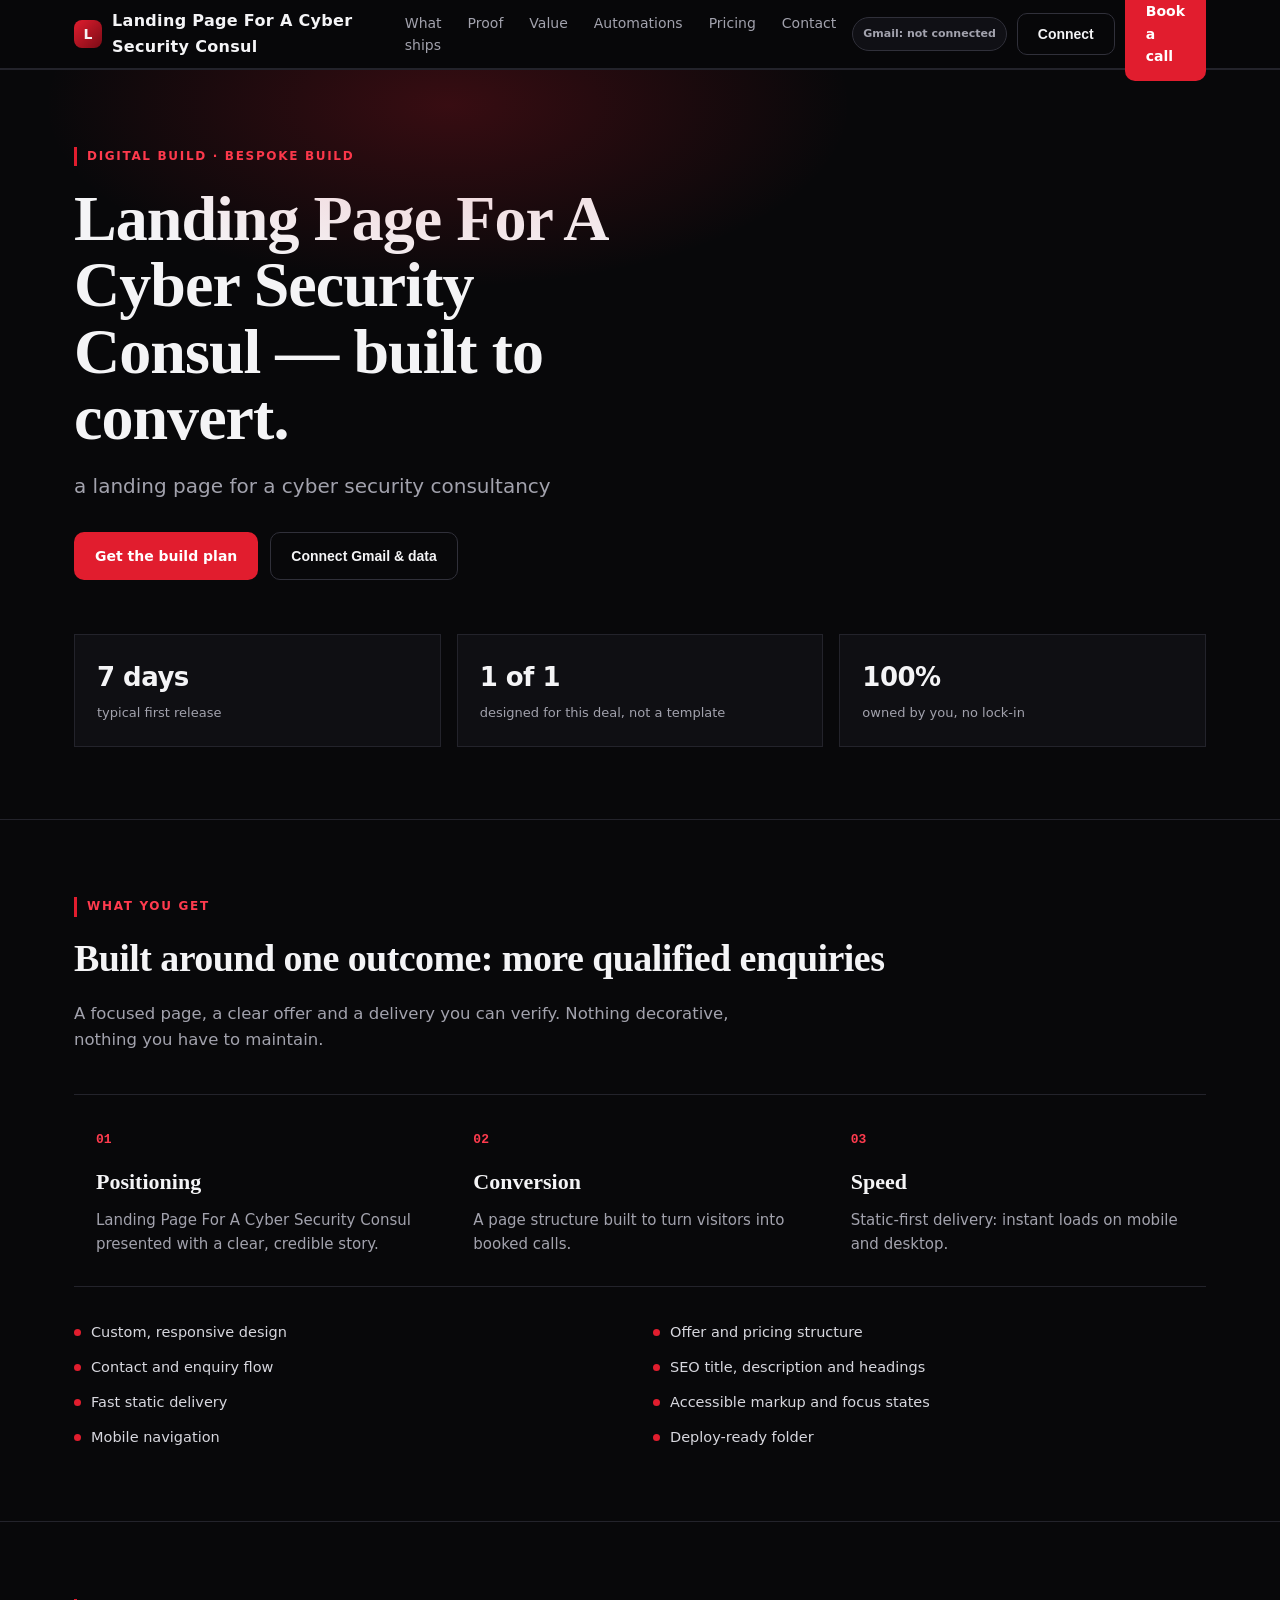
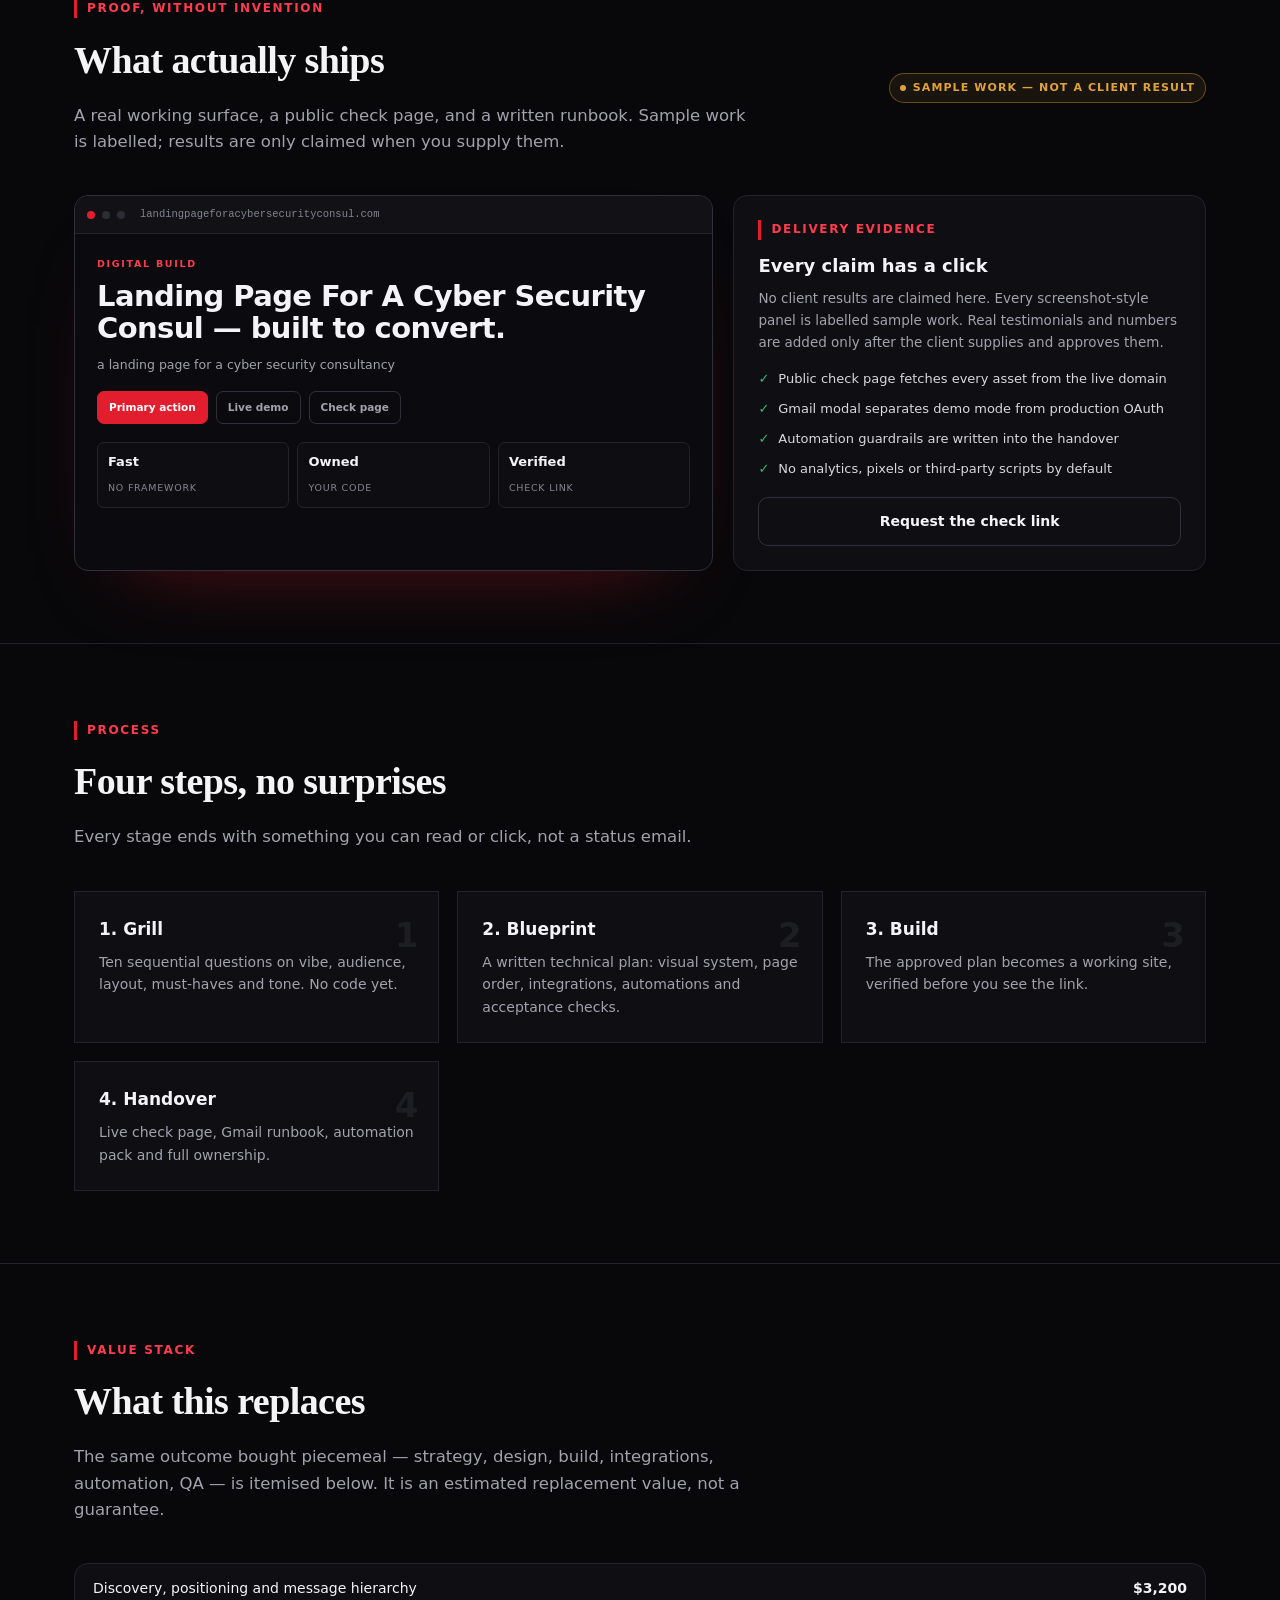
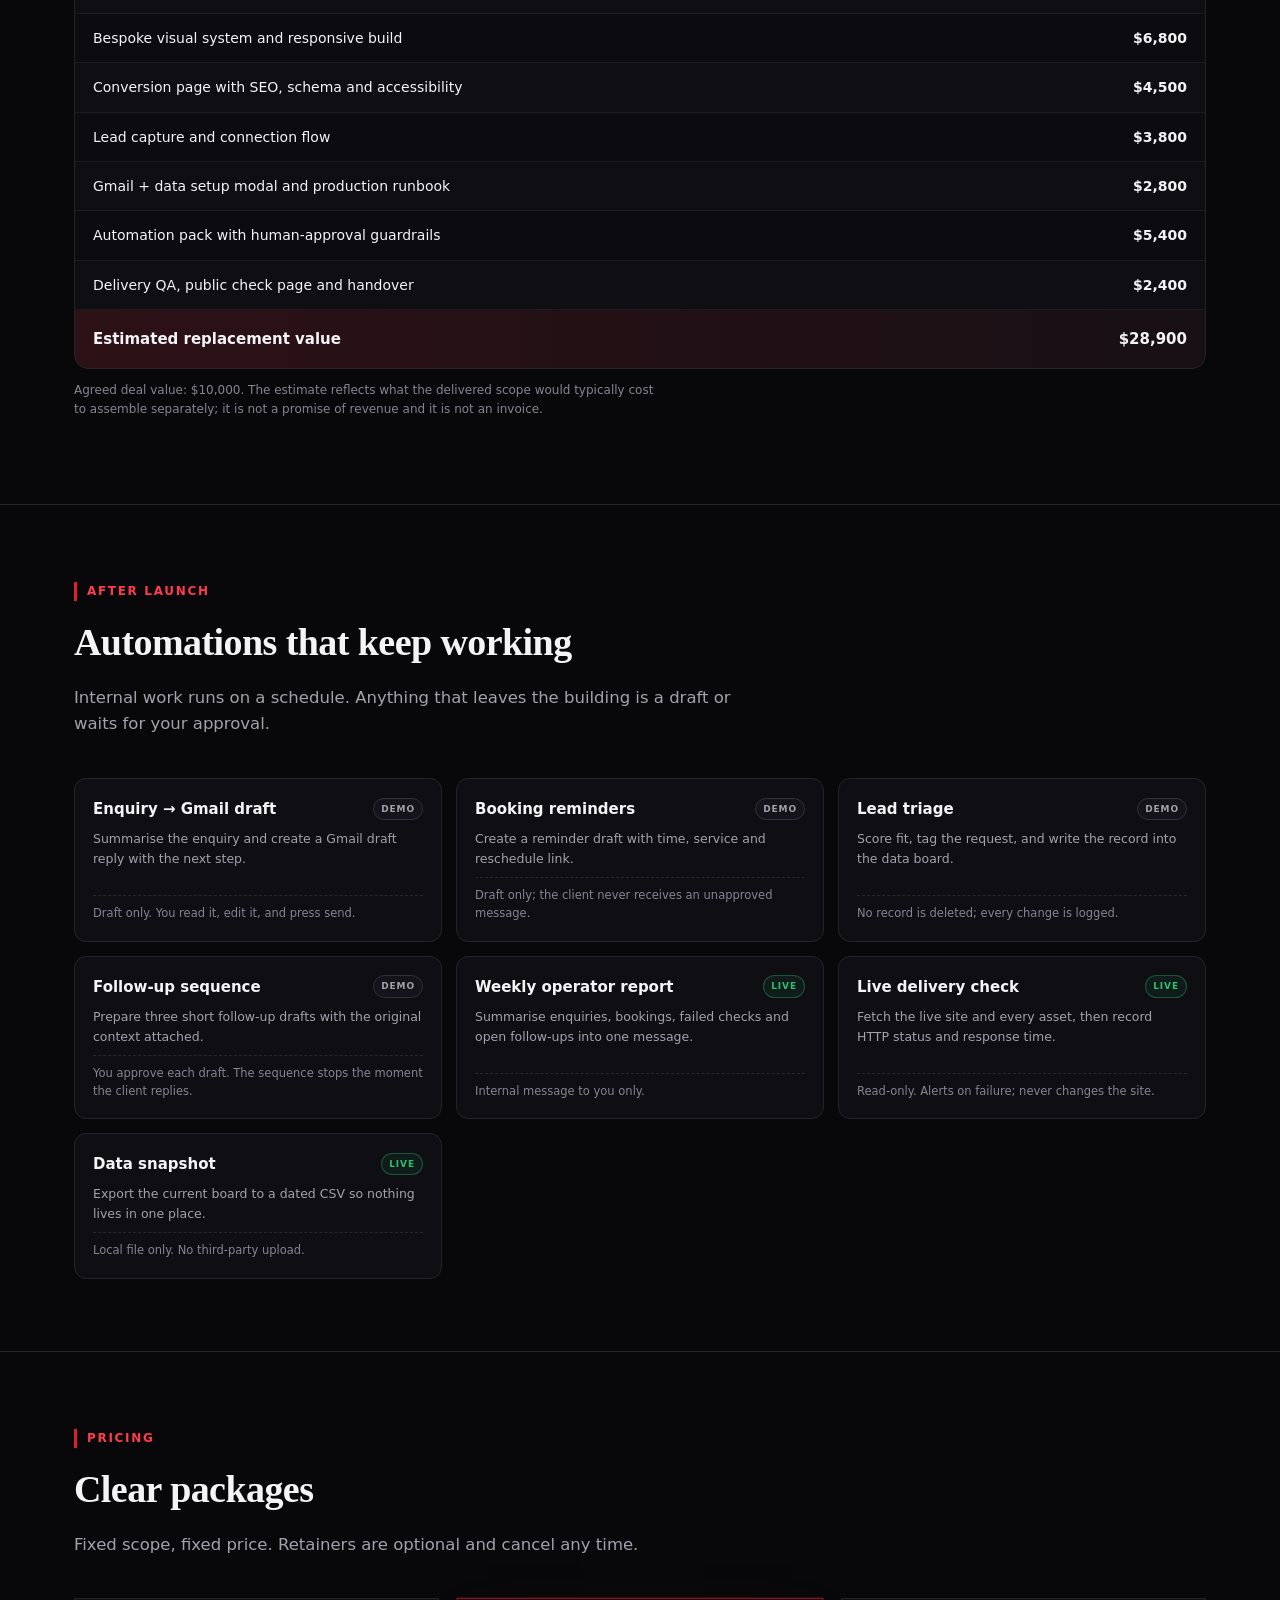
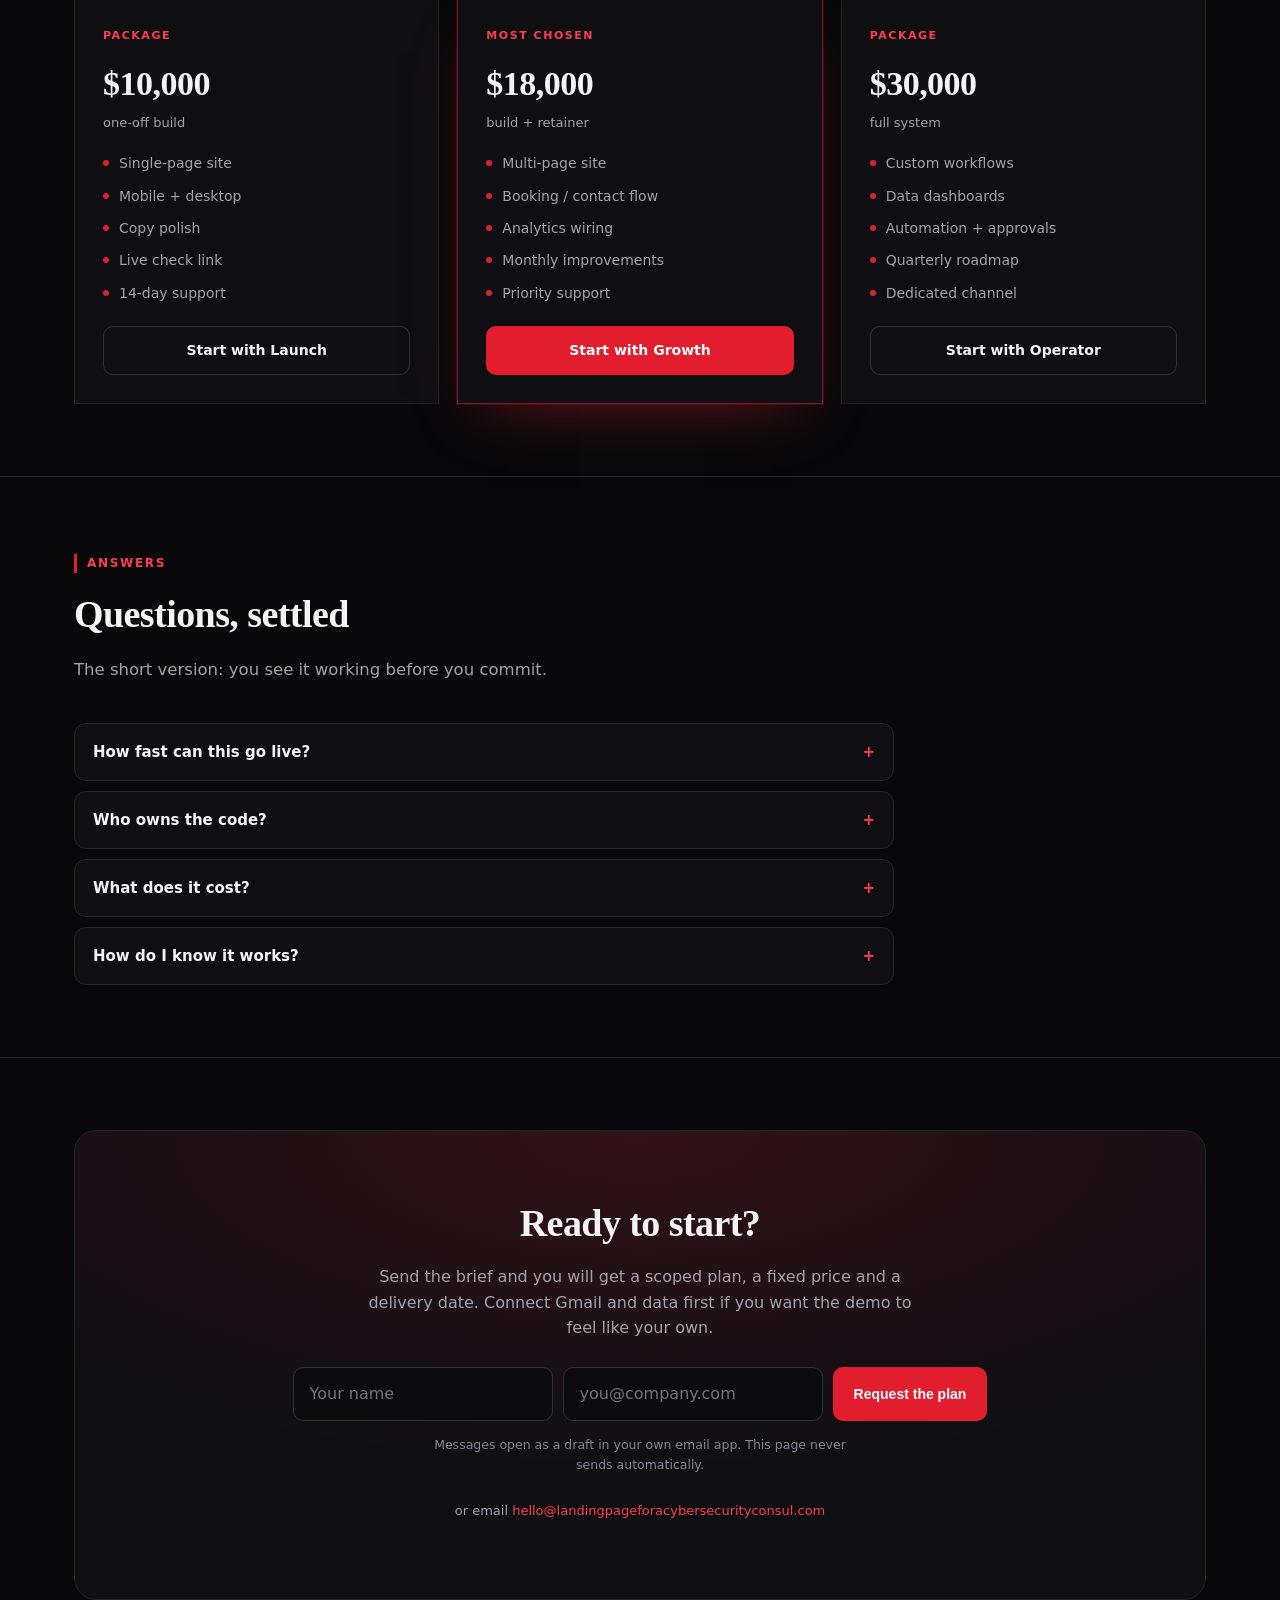
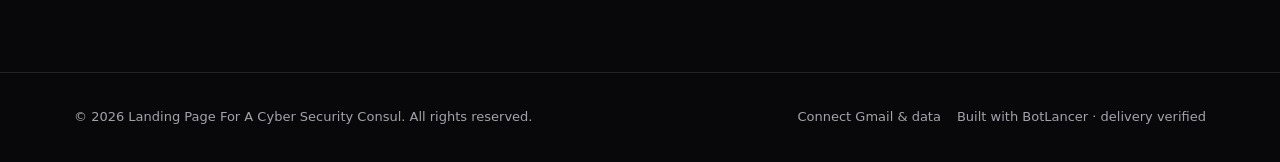
==== commit e910cbf4: "Build: update site" ====
--- a/index.html
+++ b/index.html
@@ -1,5 +1,5 @@
 <!doctype html>
-<html lang="en" data-botlancer-site="0f66cd8a-0812-4f91-9dd6-9e9eb3afcbb0" data-mode="marketing" data-design="editorial" data-build="2026-11-03T06:02:24.180Z">
+<html lang="en" data-botlancer-site="0f66cd8a-0812-4f91-9dd6-9e9eb3afcbb0" data-mode="marketing" data-design="editorial" data-build="2026-11-03T06:11:58.764Z">
 <head>
 <meta charset="utf-8">
 <meta name="viewport" content="width=device-width,initial-scale=1">
--- a/styles.css
+++ b/styles.css
@@ -1,6 +1,6 @@
 :root{
   --bg:#08080a;--panel:#0f0f13;--panel-2:#141419;--line:#23232b;--line-2:#30303a;
-  --text:#f4f4f6;--muted:#a2a2ad;--dim:#6f6f7c;--red:#e11d2e;--red-soft:#ff3b4e;
+  --text:#f4f4f6;--muted:#a2a2ad;--dim:#858592;--red:#e11d2e;--red-soft:#ff3b4e;
   --ok:#2fbf71;--warn:#e0a33a;--radius:16px;--max:1160px
 }
 *{box-sizing:border-box}
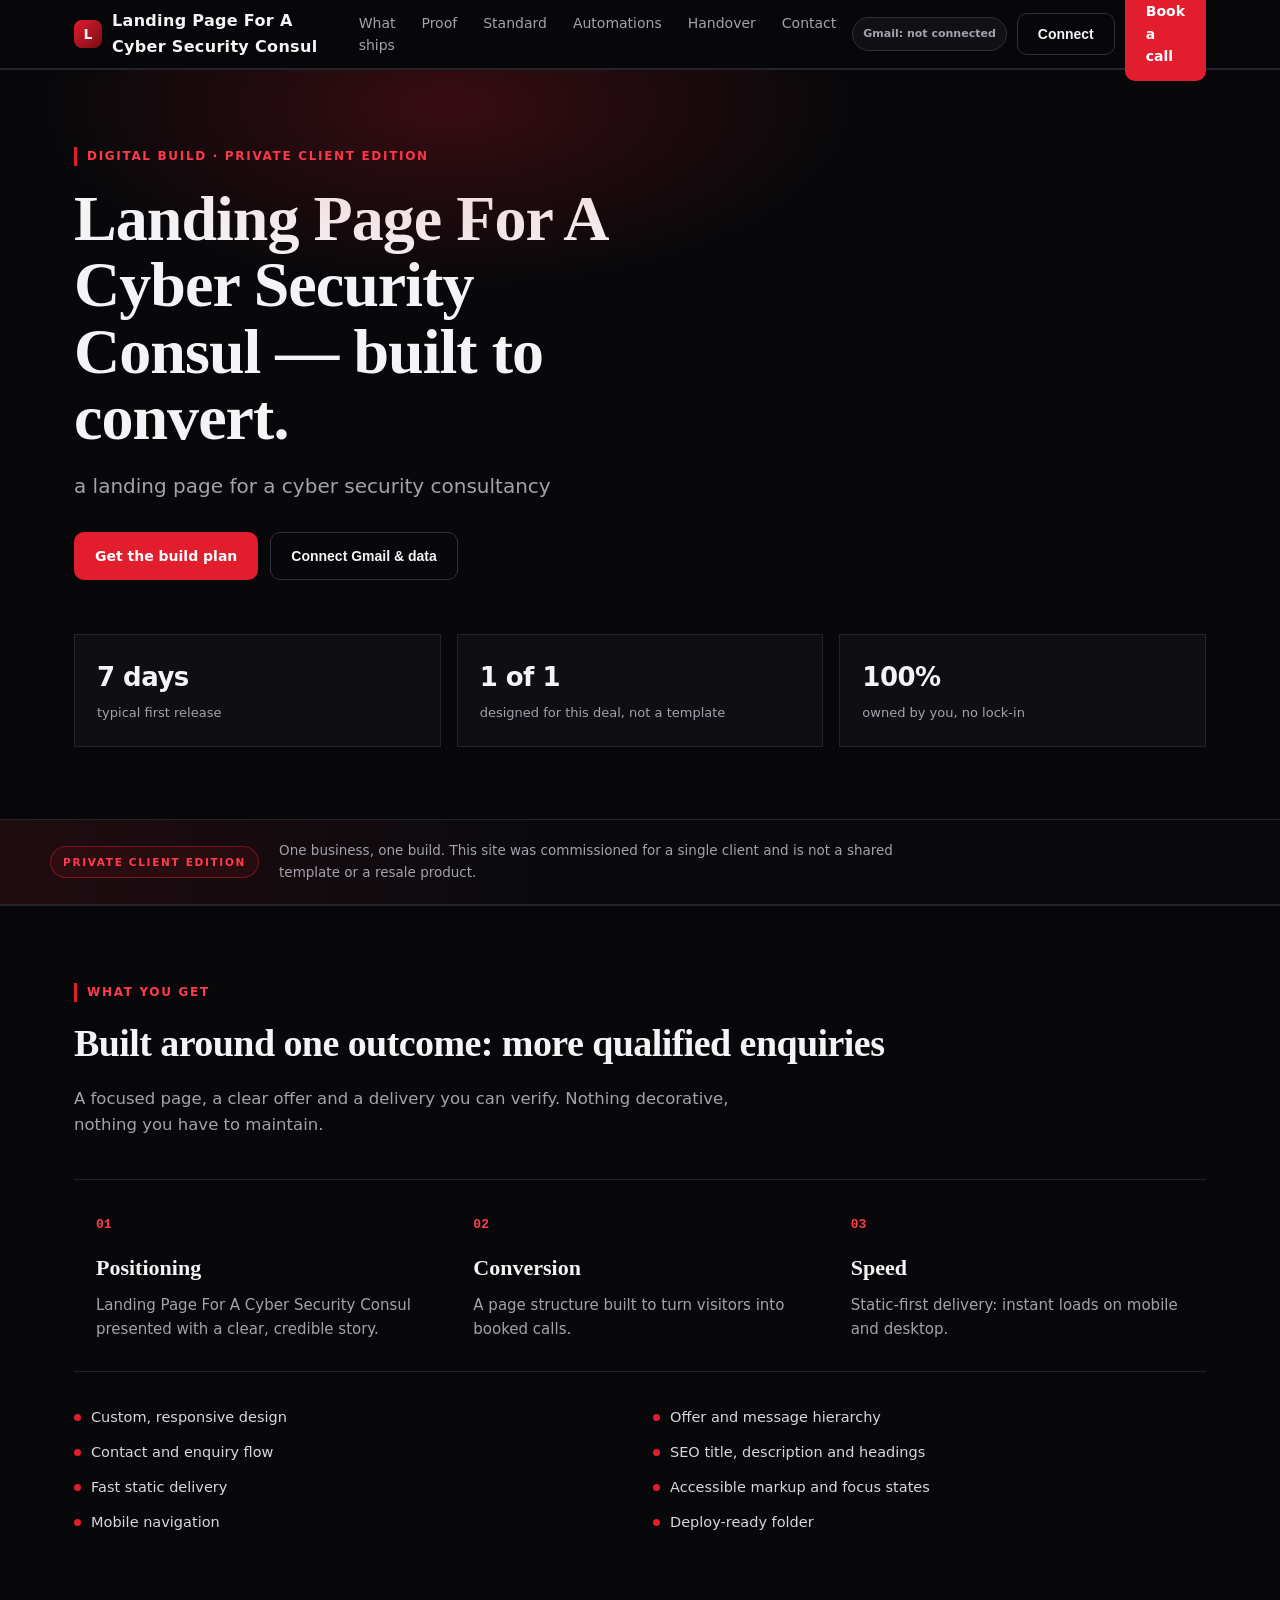
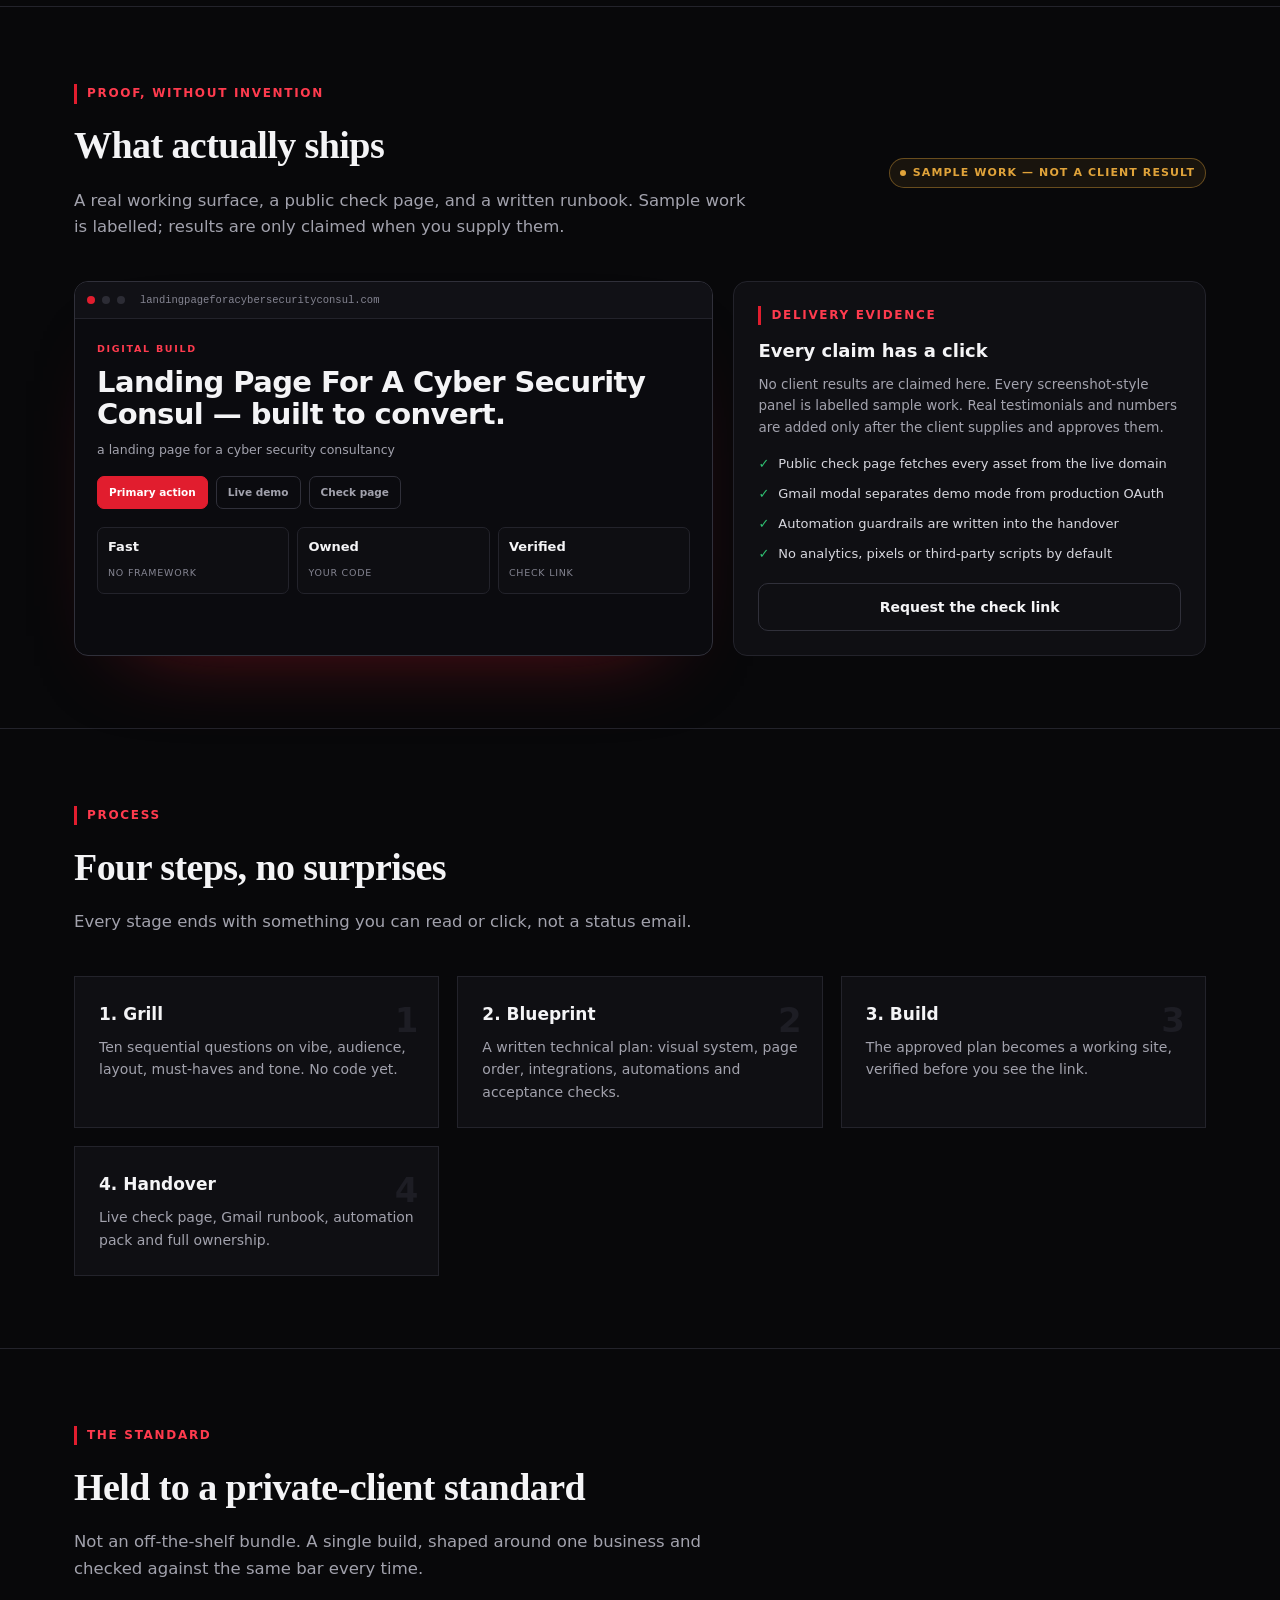
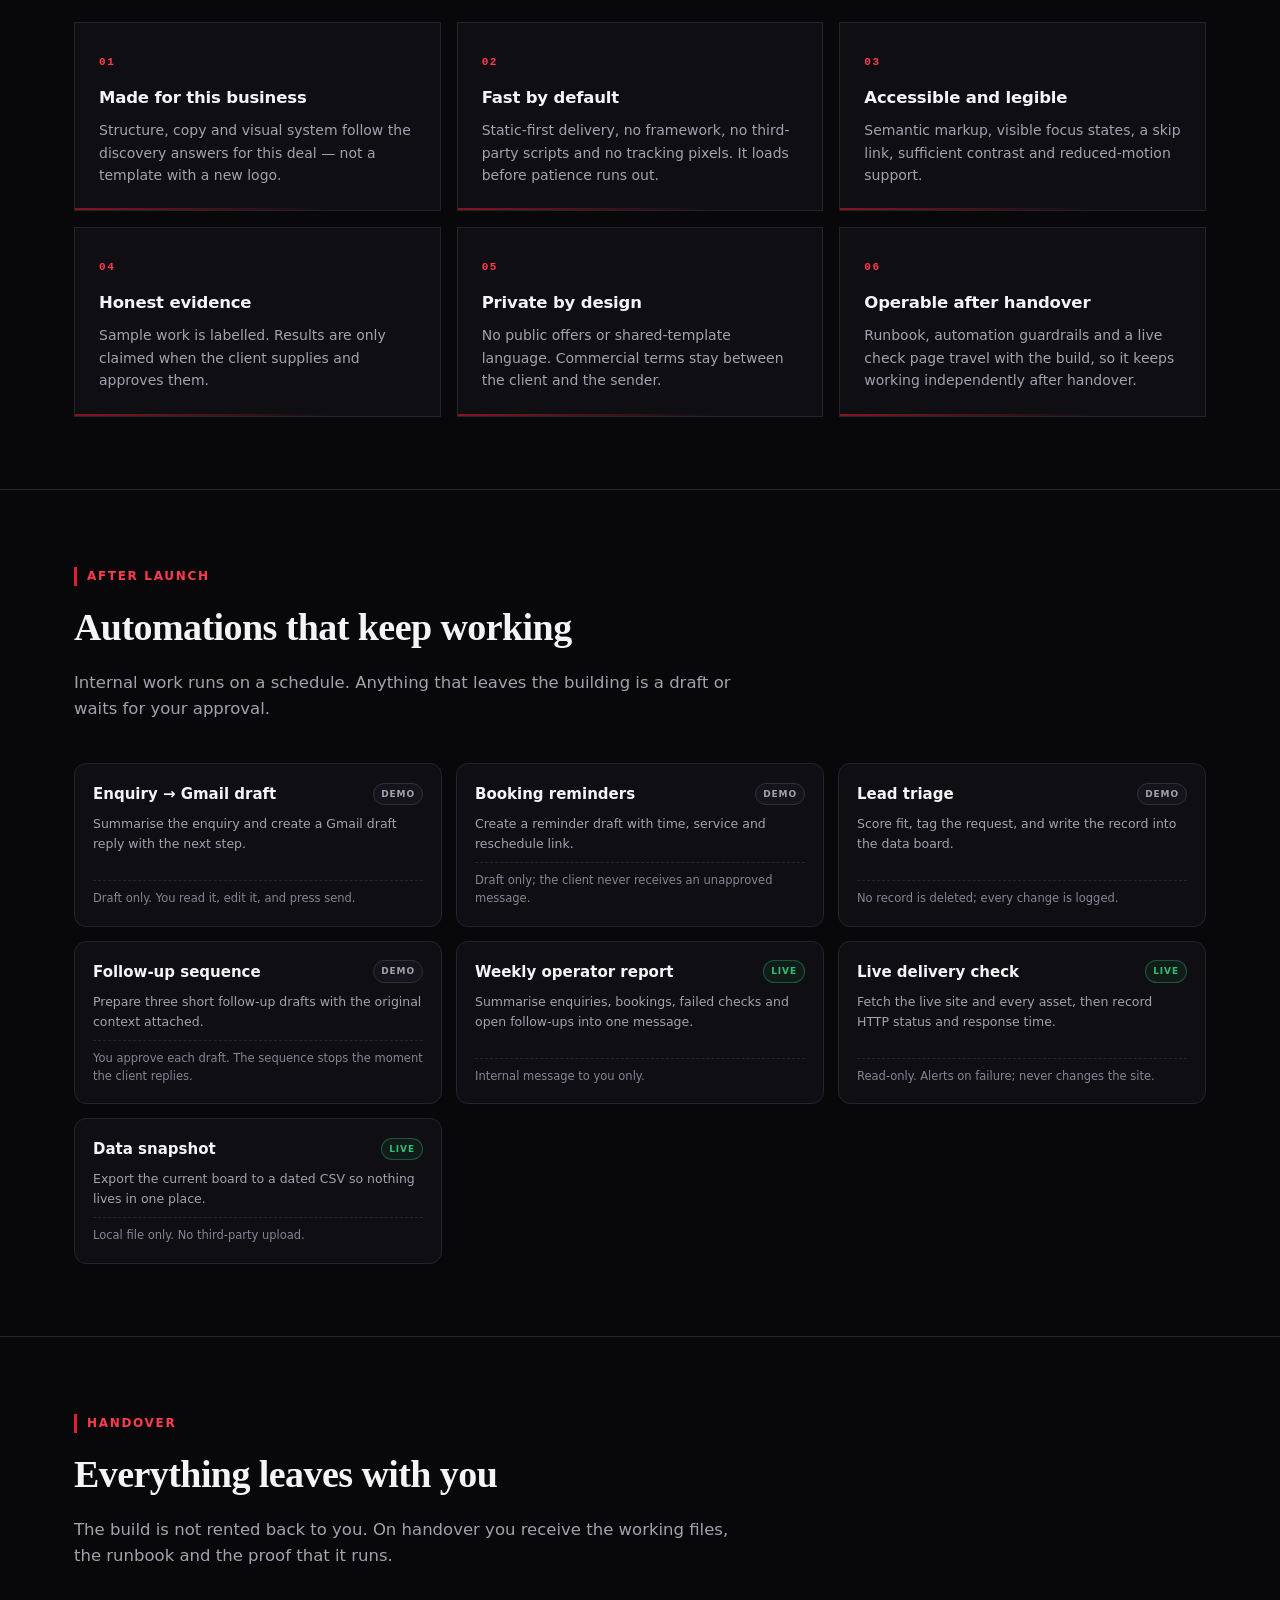
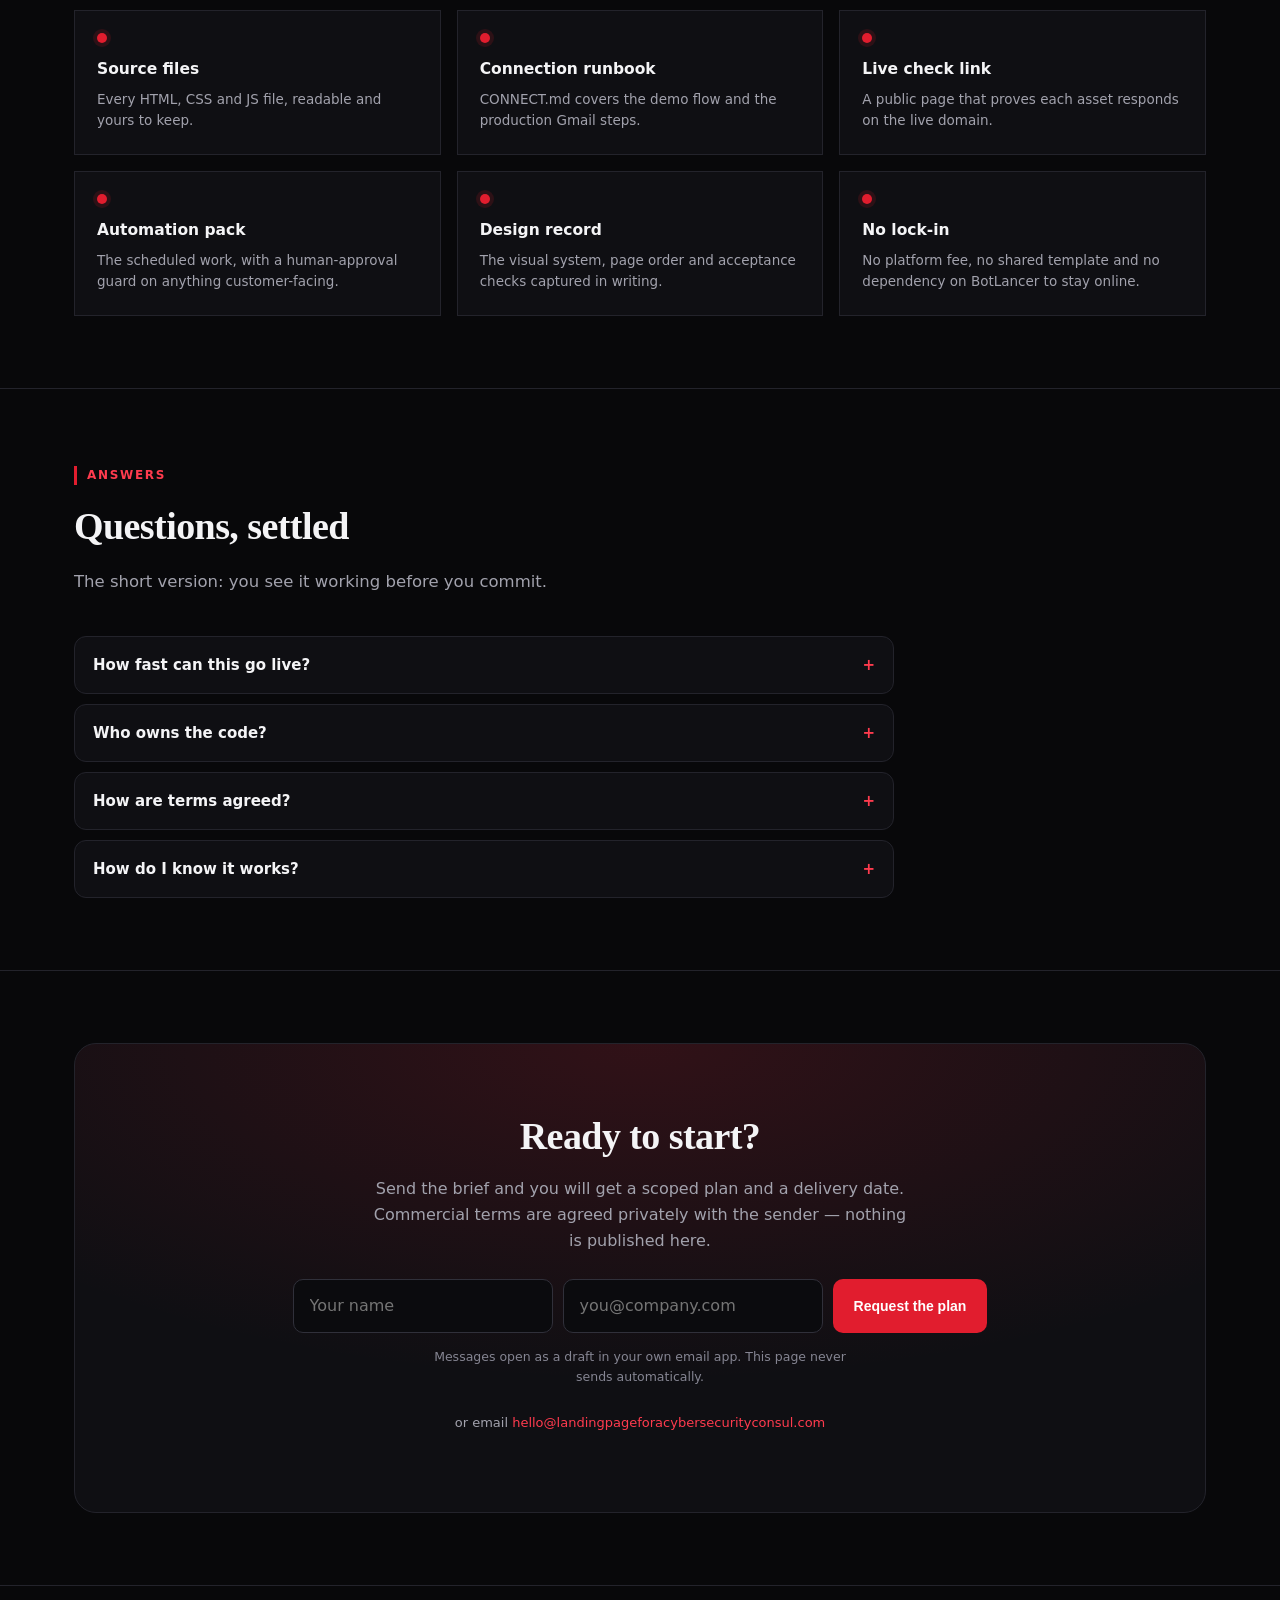
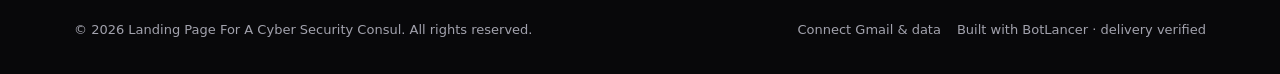
==== commit bc27081d: "Build: update site" ====
--- a/index.html
+++ b/index.html
@@ -1,5 +1,5 @@
 <!doctype html>
-<html lang="en" data-botlancer-site="0f66cd8a-0812-4f91-9dd6-9e9eb3afcbb0" data-mode="marketing" data-design="editorial" data-build="2026-11-03T06:11:58.764Z">
+<html lang="en" data-botlancer-site="0f66cd8a-0812-4f91-9dd6-9e9eb3afcbb0" data-mode="marketing" data-edition="private" data-design="editorial" data-build="2026-11-03T11:00:23.639Z">
 <head>
 <meta charset="utf-8">
 <meta name="viewport" content="width=device-width,initial-scale=1">
@@ -13,8 +13,8 @@
 <meta name="twitter:card" content="summary_large_image">
 <meta name="twitter:title" content="Landing Page For A Cyber Security Consul">
 <meta name="twitter:description" content="a landing page for a cyber security consultancy">
-<link rel="stylesheet" href="./styles.css">
-<script type="application/ld+json">{"@context":"https://schema.org","@type":"ProfessionalService","name":"Landing Page For A Cyber Security Consul","description":"a landing page for a cyber security consultancy","email":"hello@landingpageforacybersecurityconsul.com","areaServed":"Worldwide","makesOffer":[{"@type":"Offer","name":"Launch","price":"10000","priceCurrency":"USD"},{"@type":"Offer","name":"Growth","price":"18000","priceCurrency":"USD"},{"@type":"Offer","name":"Operator","price":"30000","priceCurrency":"USD"}]}</script>
+<link rel="stylesheet" href="./styles.css?v=2026-11-03T11%3A00%3A23.639Z">
+<script type="application/ld+json">{"@context":"https://schema.org","@type":"ProfessionalService","name":"Landing Page For A Cyber Security Consul","description":"a landing page for a cyber security consultancy","email":"hello@landingpageforacybersecurityconsul.com","areaServed":"Worldwide","slogan":"Private client edition, built once for one business."}</script>
 </head>
 <body>
 <a class="skip-link" href="#top">Skip to content</a>
@@ -24,9 +24,9 @@
     <nav class="nav-links" id="nav-links" aria-label="Primary">
       <a href="#work">What ships</a>
       <a href="#proof">Proof</a>
-      <a href="#value">Value</a>
+      <a href="#standard">Standard</a>
       <a href="#automations">Automations</a>
-      <a href="#pricing">Pricing</a>
+      <a href="#handover">Handover</a>
       <a href="#contact">Contact</a>
     </nav>
     <div class="nav-right">
@@ -41,7 +41,7 @@
 <main id="top">
   <section class="hero">
     <div class="wrap">
-      <span class="eyebrow">Digital Build · bespoke build</span>
+      <span class="eyebrow">Digital Build · private client edition</span>
       <h1>Landing Page For A Cyber Security Consul — built to convert.</h1>
       <p class="lead">a landing page for a cyber security consultancy</p>
       <div class="hero-actions">
@@ -55,6 +55,13 @@
       </div>
     </div>
   </section>
+
+  <div class="edition">
+    <div class="wrap edition-inner">
+      <span class="edition-seal">Private client edition</span>
+      <p>One business, one build. This site was commissioned for a single client and is not a shared template or a resale product.</p>
+    </div>
+  </div>
 
   <section id="work">
     <div class="wrap">
@@ -81,7 +88,7 @@
         <h3>Speed</h3>
         <p>Static-first delivery: instant loads on mobile and desktop.</p>
       </article></div>
-      <div class="included"><div>Custom, responsive design</div><div>Offer and pricing structure</div><div>Contact and enquiry flow</div><div>SEO title, description and headings</div><div>Fast static delivery</div><div>Accessible markup and focus states</div><div>Mobile navigation</div><div>Deploy-ready folder</div></div>
+      <div class="included"><div>Custom, responsive design</div><div>Offer and message hierarchy</div><div>Contact and enquiry flow</div><div>SEO title, description and headings</div><div>Fast static delivery</div><div>Accessible markup and focus states</div><div>Mobile navigation</div><div>Deploy-ready folder</div></div>
     </div>
   </section>
 
@@ -140,16 +147,19 @@
     </div>
   </section>
 
-  <section id="value">
-    <div class="wrap">
-      <span class="eyebrow">Value stack</span>
-      <h2>What this replaces</h2>
-      <p class="sub">The same outcome bought piecemeal — strategy, design, build, integrations, automation, QA — is itemised below. It is an estimated replacement value, not a guarantee.</p>
-      <div class="value-table reveal">
-        <div class="value-row"><span>Discovery, positioning and message hierarchy</span><span>$3,200</span></div><div class="value-row"><span>Bespoke visual system and responsive build</span><span>$6,800</span></div><div class="value-row"><span>Conversion page with SEO, schema and accessibility</span><span>$4,500</span></div><div class="value-row"><span>Lead capture and connection flow</span><span>$3,800</span></div><div class="value-row"><span>Gmail + data setup modal and production runbook</span><span>$2,800</span></div><div class="value-row"><span>Automation pack with human-approval guardrails</span><span>$5,400</span></div><div class="value-row"><span>Delivery QA, public check page and handover</span><span>$2,400</span></div>
-        <div class="value-row total"><span>Estimated replacement value</span><span>$28,900</span></div>
-      </div>
-      <p class="value-note">Agreed deal value: $10,000. The estimate reflects what the delivered scope would typically cost to assemble separately; it is not a promise of revenue and it is not an invoice.</p>
+  <section id="standard">
+    <div class="wrap">
+      <span class="eyebrow">The standard</span>
+      <h2>Held to a private-client standard</h2>
+      <p class="sub">Not an off-the-shelf bundle. A single build, shaped around one business and checked against the same bar every time.</p>
+      <div class="standard-grid">
+        <article class="standard-card reveal"><span class="standard-n">01</span><h3>Made for this business</h3><p>Structure, copy and visual system follow the discovery answers for this deal — not a template with a new logo.</p></article>
+        <article class="standard-card reveal"><span class="standard-n">02</span><h3>Fast by default</h3><p>Static-first delivery, no framework, no third-party scripts and no tracking pixels. It loads before patience runs out.</p></article>
+        <article class="standard-card reveal"><span class="standard-n">03</span><h3>Accessible and legible</h3><p>Semantic markup, visible focus states, a skip link, sufficient contrast and reduced-motion support.</p></article>
+        <article class="standard-card reveal"><span class="standard-n">04</span><h3>Honest evidence</h3><p>Sample work is labelled. Results are only claimed when the client supplies and approves them.</p></article>
+        <article class="standard-card reveal"><span class="standard-n">05</span><h3>Private by design</h3><p>No public offers or shared-template language. Commercial terms stay between the client and the sender.</p></article>
+        <article class="standard-card reveal"><span class="standard-n">06</span><h3>Operable after handover</h3><p>Runbook, automation guardrails and a live check page travel with the build, so it keeps working independently after handover.</p></article>
+      </div>
     </div>
   </section>
 
@@ -220,32 +230,41 @@
 
   
 
-  <section id="pricing">
-    <div class="wrap">
-      <span class="eyebrow">Pricing</span>
-      <h2>Clear packages</h2>
-      <p class="sub">Fixed scope, fixed price. Retainers are optional and cancel any time.</p>
-      <div class="pricing">
-      <article class="tier reveal">
-        <span class="tag">Package</span>
-        <div class="price">$10,000</div>
-        <div class="note">one-off build</div>
-        <ul><li>Single-page site</li><li>Mobile + desktop</li><li>Copy polish</li><li>Live check link</li><li>14-day support</li></ul>
-        <a class="btn btn-ghost" href="#contact">Start with Launch</a>
-      </article>
-      <article class="tier featured reveal">
-        <span class="tag">Most chosen</span>
-        <div class="price">$18,000</div>
-        <div class="note">build + retainer</div>
-        <ul><li>Multi-page site</li><li>Booking / contact flow</li><li>Analytics wiring</li><li>Monthly improvements</li><li>Priority support</li></ul>
-        <a class="btn btn-primary" href="#contact">Start with Growth</a>
-      </article>
-      <article class="tier reveal">
-        <span class="tag">Package</span>
-        <div class="price">$30,000</div>
-        <div class="note">full system</div>
-        <ul><li>Custom workflows</li><li>Data dashboards</li><li>Automation + approvals</li><li>Quarterly roadmap</li><li>Dedicated channel</li></ul>
-        <a class="btn btn-ghost" href="#contact">Start with Operator</a>
+  <section id="handover">
+    <div class="wrap">
+      <span class="eyebrow">Handover</span>
+      <h2>Everything leaves with you</h2>
+      <p class="sub">The build is not rented back to you. On handover you receive the working files, the runbook and the proof that it runs.</p>
+      <div class="handover-grid">
+      <article class="handover-item reveal">
+        <span class="handover-mark" aria-hidden="true"></span>
+        <h3>Source files</h3>
+        <p>Every HTML, CSS and JS file, readable and yours to keep.</p>
+      </article>
+      <article class="handover-item reveal">
+        <span class="handover-mark" aria-hidden="true"></span>
+        <h3>Connection runbook</h3>
+        <p>CONNECT.md covers the demo flow and the production Gmail steps.</p>
+      </article>
+      <article class="handover-item reveal">
+        <span class="handover-mark" aria-hidden="true"></span>
+        <h3>Live check link</h3>
+        <p>A public page that proves each asset responds on the live domain.</p>
+      </article>
+      <article class="handover-item reveal">
+        <span class="handover-mark" aria-hidden="true"></span>
+        <h3>Automation pack</h3>
+        <p>The scheduled work, with a human-approval guard on anything customer-facing.</p>
+      </article>
+      <article class="handover-item reveal">
+        <span class="handover-mark" aria-hidden="true"></span>
+        <h3>Design record</h3>
+        <p>The visual system, page order and acceptance checks captured in writing.</p>
+      </article>
+      <article class="handover-item reveal">
+        <span class="handover-mark" aria-hidden="true"></span>
+        <h3>No lock-in</h3>
+        <p>No platform fee, no shared template and no dependency on BotLancer to stay online.</p>
       </article></div>
     </div>
   </section>
@@ -265,8 +284,8 @@
         <p>You do. The delivery is a plain folder you can host anywhere with no platform lock-in.</p>
       </details>
       <details>
-        <summary>What does it cost?</summary>
-        <p>Fixed scope, fixed price. Packages start at $10,000; retainers are optional and cancel any time.</p>
+        <summary>How are terms agreed?</summary>
+        <p>Scope and commercial terms are agreed privately with the sender before work begins. This private client edition lists no commercial terms.</p>
       </details>
       <details>
         <summary>How do I know it works?</summary>
@@ -279,7 +298,7 @@
     <div class="wrap">
       <div class="cta">
         <h2>Ready to start?</h2>
-        <p>Send the brief and you will get a scoped plan, a fixed price and a delivery date. Connect Gmail and data first if you want the demo to feel like your own.</p>
+        <p>Send the brief and you will get a scoped plan and a delivery date. Commercial terms are agreed privately with the sender — nothing is published here.</p>
         <form class="enquiry" id="lead-form" novalidate>
           <input type="text" id="name" placeholder="Your name" autocomplete="name" aria-label="Your name">
           <input type="email" id="email" placeholder="you@company.com" autocomplete="email" aria-label="Email" required>
@@ -363,6 +382,6 @@
   </div>
 </div>
 <div class="toast" id="toast"></div>
-<script src="./app.js"></script>
+<script src="./app.js?v=2026-11-03T11%3A00%3A23.639Z"></script>
 </body>
 </html>
--- a/styles.css
+++ b/styles.css
@@ -60,16 +60,26 @@
   font-size:34px;font-weight:900;color:#1d1d24}
 .step h3{margin:0 0 8px;font-size:17px}
 .step p{margin:0;color:var(--muted);font-size:14px}
-.pricing{display:grid;grid-template-columns:repeat(3,minmax(0,1fr));gap:18px;align-items:stretch}
-.tier{border:1px solid var(--line);border-radius:var(--radius);background:var(--panel);padding:28px;display:flex;flex-direction:column}
-.tier.featured{border-color:rgba(225,29,46,.55);box-shadow:0 0 0 1px rgba(225,29,46,.18),0 24px 60px -30px rgba(225,29,46,.5)}
-.tier .tag{font-size:11px;letter-spacing:.14em;text-transform:uppercase;color:var(--red-soft);font-weight:800}
-.tier .price{font-size:34px;font-weight:800;letter-spacing:-.02em;margin:12px 0 2px}
-.tier .note{font-size:13px;color:var(--muted);margin-bottom:18px}
-.tier ul{list-style:none;padding:0;margin:0 0 22px;display:grid;gap:10px;font-size:14px;color:var(--muted)}
-.tier li{display:flex;gap:10px}
-.tier li::before{content:"";width:6px;height:6px;margin-top:8px;border-radius:50%;background:var(--red);flex:none}
-.tier .btn{margin-top:auto}
+.edition{border-top:1px solid var(--line);border-bottom:1px solid var(--line);
+  background:linear-gradient(90deg,rgba(225,29,46,.1),transparent 42%),#0a0a0d}
+.edition-inner{display:flex;align-items:center;gap:20px;padding:20px 0;flex-wrap:wrap}
+.edition-seal{flex:none;font-size:10.5px;letter-spacing:.16em;text-transform:uppercase;font-weight:800;
+  color:var(--red-soft);border:1px solid rgba(225,29,46,.45);background:rgba(225,29,46,.08);
+  padding:7px 12px;border-radius:999px}
+.edition p{margin:0;color:var(--muted);font-size:13.5px;max-width:78ch}
+.standard-grid{display:grid;grid-template-columns:repeat(3,minmax(0,1fr));gap:16px}
+.standard-card{border:1px solid var(--line);border-radius:var(--radius);background:var(--panel);padding:24px;position:relative;overflow:hidden}
+.standard-card::after{content:"";position:absolute;inset:auto 0 0 0;height:2px;
+  background:linear-gradient(90deg,var(--red),transparent 70%);opacity:.55}
+.standard-n{font-family:ui-monospace,Consolas,monospace;font-size:11px;letter-spacing:.14em;color:var(--red-soft);font-weight:800}
+.standard-card h3{margin:12px 0 8px;font-size:16.5px;letter-spacing:-.01em}
+.standard-card p{margin:0;color:var(--muted);font-size:14px}
+.handover-grid{display:grid;grid-template-columns:repeat(3,minmax(0,1fr));gap:16px}
+.handover-item{border:1px solid var(--line);border-radius:var(--radius);background:var(--panel);padding:22px}
+.handover-mark{display:block;width:10px;height:10px;border-radius:50%;background:var(--red);
+  box-shadow:0 0 0 4px rgba(225,29,46,.14);margin-bottom:14px}
+.handover-item h3{margin:0 0 7px;font-size:15.5px}
+.handover-item p{margin:0;color:var(--muted);font-size:13.5px}
 .faq{display:grid;gap:10px;max-width:820px}
 details{border:1px solid var(--line);border-radius:12px;background:var(--panel);padding:16px 18px}
 details[open]{border-color:var(--line-2)}
@@ -100,7 +110,7 @@
     border-bottom:1px solid var(--line);flex-direction:column;padding:14px 24px;gap:10px}
   .nav-links.open{display:flex}
   .menu-btn{display:inline-flex}
-  .grid-3,.steps,.pricing,.included{grid-template-columns:1fr}
+  .grid-3,.steps,.standard-grid,.handover-grid,.included{grid-template-columns:1fr}
   .stats{grid-template-columns:1fr}
   .cta{padding:34px 22px}
   .hero{padding:62px 0 46px}
@@ -193,13 +203,6 @@
 .proof-list li{display:flex;gap:9px}
 .proof-list li::before{content:"✓";color:var(--ok);font-weight:900}
 .proof-side .btn{margin-top:auto}
-.value-table{border:1px solid var(--line);border-radius:14px;overflow:hidden;background:var(--panel)}
-.value-row{display:grid;grid-template-columns:1fr auto;gap:16px;padding:13px 18px;border-bottom:1px solid #1b1b22;font-size:14px}
-.value-row:nth-child(even){background:#0c0c10}
-.value-row span:last-child{font-variant-numeric:tabular-nums;font-weight:700}
-.value-row.total{border-bottom:0;background:linear-gradient(90deg,rgba(225,29,46,.14),rgba(225,29,46,.04));
-  font-weight:800;font-size:15px;padding:17px 18px}
-.value-note{font-size:12px;color:var(--dim);margin-top:12px;max-width:76ch}
 .auto-grid{display:grid;grid-template-columns:repeat(3,minmax(0,1fr));gap:14px}
 .auto-card{border:1px solid var(--line);border-radius:12px;background:var(--panel);padding:18px;
   display:flex;flex-direction:column;gap:8px}
@@ -268,7 +271,6 @@
 @media (max-width:900px){
   .proof-grid,.split{grid-template-columns:1fr}
   .auto-grid{grid-template-columns:1fr}
-  .value-row{font-size:13px}
 }
 
 
@@ -277,7 +279,6 @@
 html[data-design="editorial"] body{font-family:"Segoe UI",Inter,system-ui,sans-serif}
 html[data-design="editorial"] h1,
 html[data-design="editorial"] h2,
-html[data-design="editorial"] .tier .price,
 html[data-design="editorial"] .hero h1{font-family:Georgia,"Iowan Old Style","Times New Roman",serif;font-weight:700;text-transform:none;letter-spacing:-.015em}
 html[data-design="editorial"] section{padding:72px 0}
 html[data-design="editorial"] .hero h1{font-size:clamp(38px,5.6vw,64px)}
